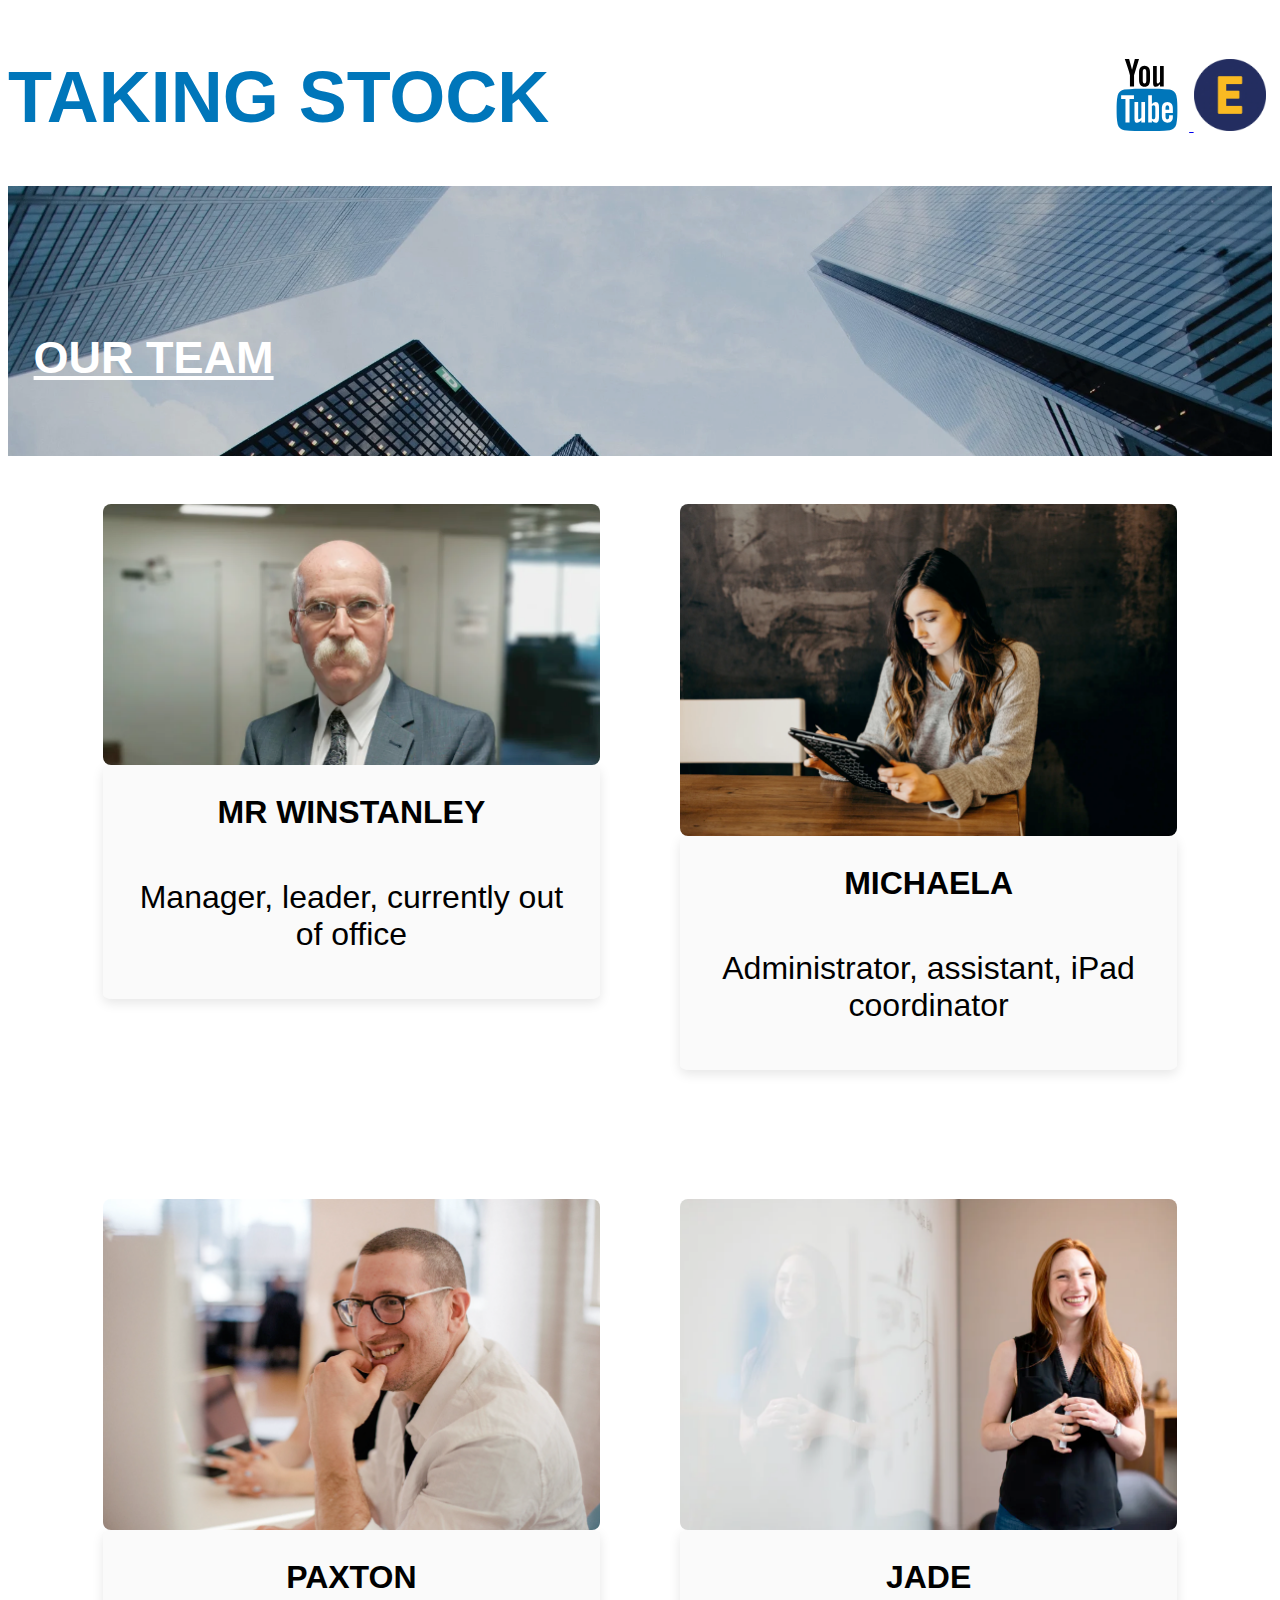
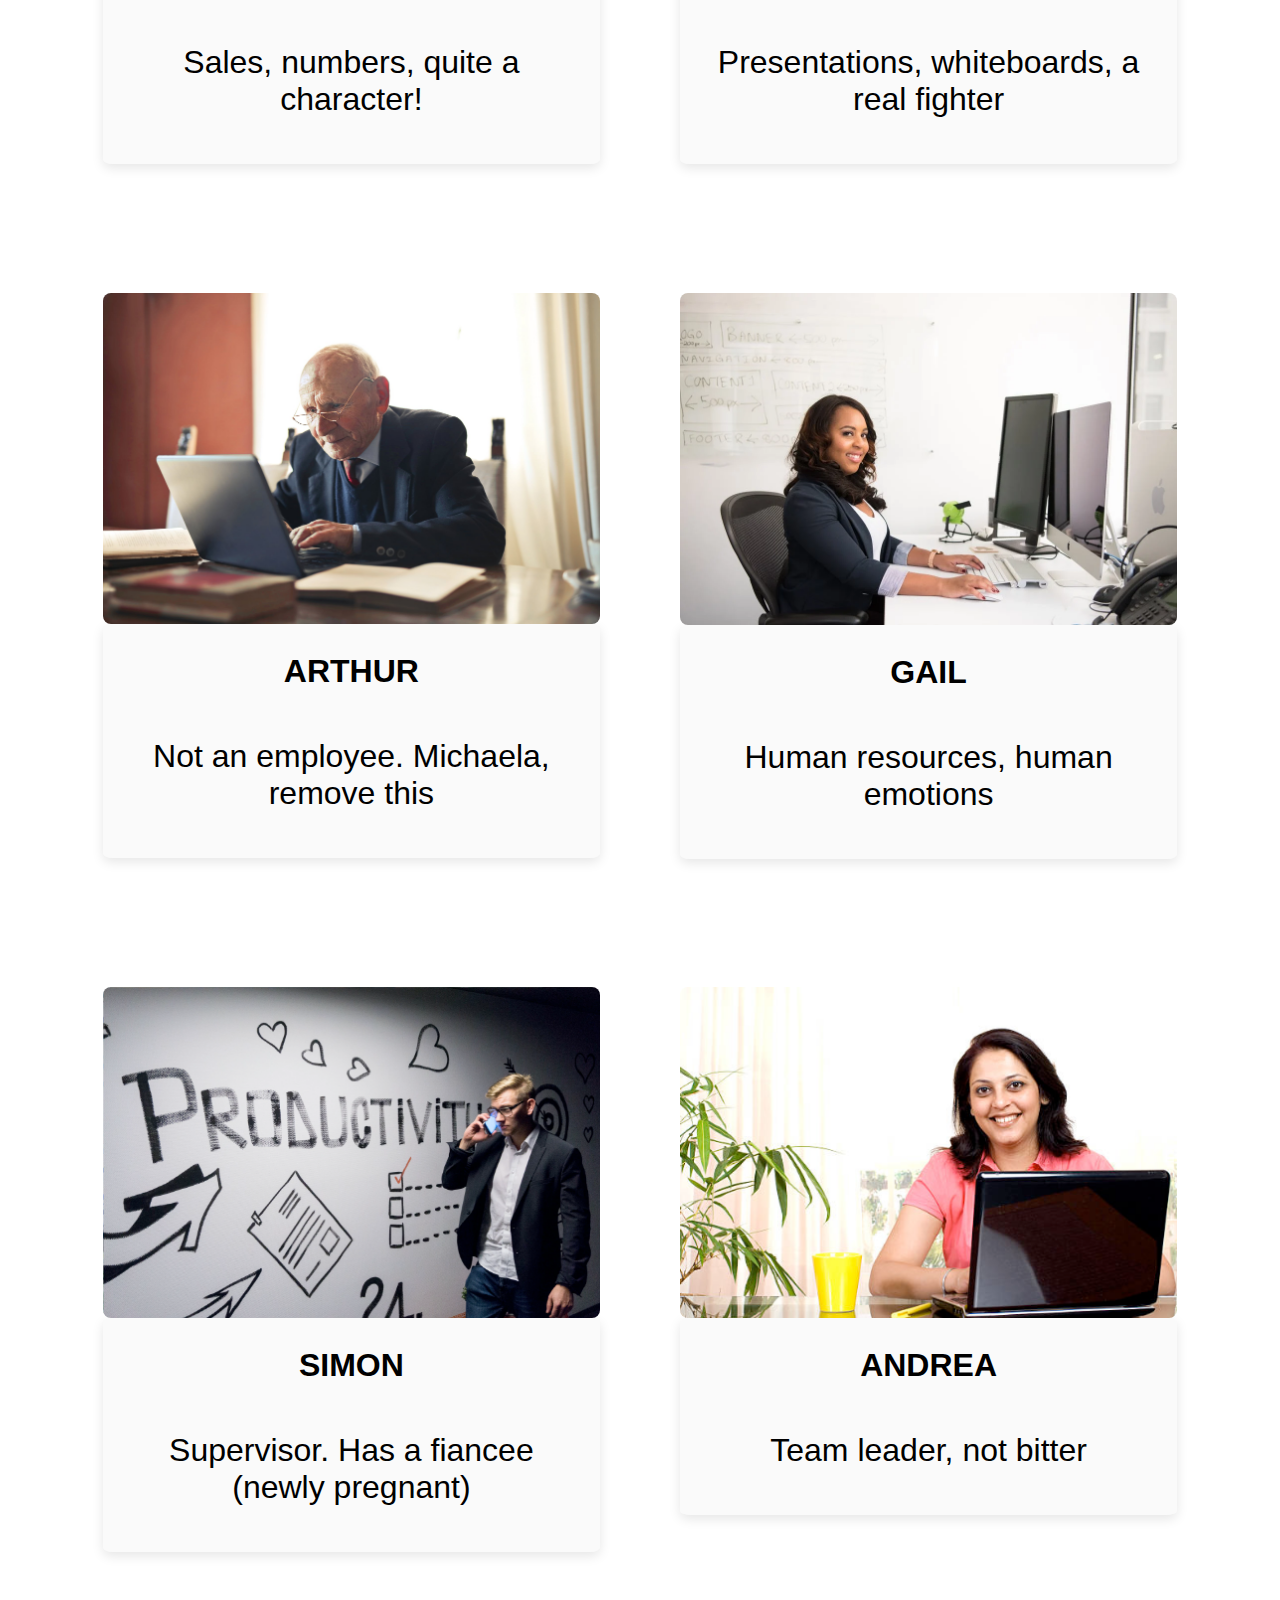
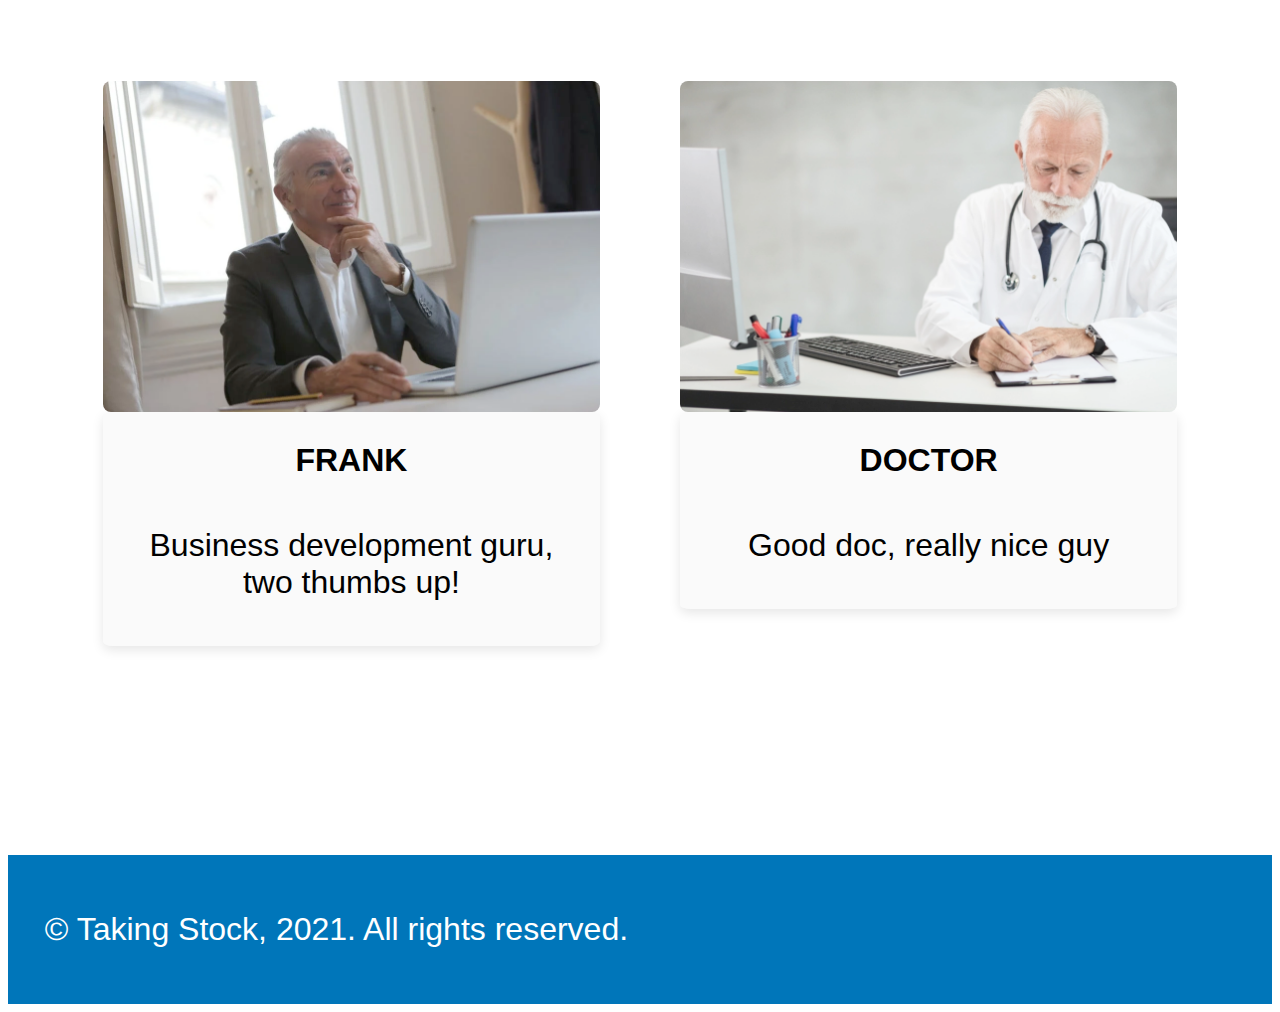
==== takingstock.html @ 8b4771cb "fixing issue with simon video link" ====
<!DOCTYPE html>
<html>
  <head>
    <meta charset="utf-8" />
    <meta name="viewport" content="width=device-width, initial-scale=1" />
    <html lang="en"></html>
    <meta name="description" content="the homepage for TAKING STOCk" />
    <link rel="stylesheet" href="./styles/taking_stock.css" />
    <link
      rel="apple-touch-icon"
      sizes="180x180"
      href="/TS_apple-touch-icon.png"
    />
    <link
      rel="icon"
      type="image/png"
      sizes="32x32"
      href="/TS_favicon-32x32.png"
    />
    <link
      rel="icon"
      type="image/png"
      sizes="16x16"
      href="/TS_favicon-16x16.png"
    />
    <link rel="manifest" href="/site.webmanifest" />
    <title>TAKING STOCK</title>
  </head>
  <body>
    <header class="taking_stock_header">
      <h1>TAKING STOCK</h1>
      <div class="icon">
        <a
        href="https://www.youtube.com/playlist?list=PL1a4hwPuRe1Cz_fe6RdT8VwDVOaahxi-F"
        aria-label="YouTube"
        >
        <img src="./images/youtube.svg" />
        <a
          href="https://www.encouragingproductions.com/"
          aria-label="encouragingproductions.com"
          ><img src="./images/logo.png"
        /></a>
      </div>
    </header>

    <div class="taking_stock_container">
      <div class="hero">
        <h2>OUR TEAM</h2>
      </div>
      <div class="img_gallery">
      <div class="image-wrapper">
        <div class="img_tile">
          <a href="https://www.youtube.com/watch?v=Dy2SyTMfmQM">
          <div class="img_overlay"></div>
          <img class="resize"
            src="./images/image5.png"
            alt="an elderly man in a suit looking into the camera"
          />
          </a>
          <div class="caption">
            <p class="bold">MR WINSTANLEY</p>
            <p>Manager, leader, currently out of office</p>
          </div>
        </div>
        </div>
        <div class="image-wrapper">
        <div class="img_tile">
          <a href="https://www.youtube.com/watch?v=UoRWgyTJ9kU">
          <div class="img_overlay"></div>
          <img
            src="./images/image2.png"
            alt="a young woman sitting at a desk looking at an iPad"
          />
        </a>
          <div class="caption">
            <p class="bold">MICHAELA</p>
            <p>Administrator, assistant, iPad coordinator</p>
          </div>
        </div>
        </div>
        <div class="image-wrapper">
        <div class="img_tile">
          <div class="img_overlay"></div>
          <img
            src="./images/image12.png"
            alt="a young man sitting in front of a computer and smiling"
          />
          <div class="caption">
            <p class="bold">PAXTON</p>
            <p>Sales, numbers, quite a character!</p>
          </div>
        </div>
        </div>
        <div class="image-wrapper">
        <div class="img_tile">
          <a href="https://www.youtube.com/watch?v=f44YFPjaoVc">
          <div class="img_overlay"></div>
          <img
            src="./images/image7.png"
            alt="a young woman stands smiling in front of a whiteboard"
          />
          </a>
          <div class="caption">
            <p class="bold">JADE</p>
            <p>Presentations, whiteboards, a real fighter</p>
          </div>
        </div>
      </div>
      <div class="image-wrapper">
        <div class="img_tile">
          <a href="https://www.youtube.com/watch?v=Sv9AM3f8eh4">
          <div class="img_overlay"></div>
          <img
            src="./images/image10.png"
            alt="an old man in a suit using a laptop"
          />
          </a>
          <div class="caption">
            <p class="bold">ARTHUR</p>
            <p>Not an employee. Michaela, remove this</p>
          </div>
        </div>
      </div>
      <div class="image-wrapper">
        <div class="img_tile">
          <a href="https://www.youtube.com/watch?v=SL0WNQmeYRU"></a>
          <div class="img_overlay"></div>
          <img
            src="./images/image1.png"
            alt="a woman sitting at a computer smiling at the camera"
          />
          <div class="caption">
            <p class="bold">GAIL</p>
            <p>Human resources, human emotions</p>
          </div>
        </div>
        </div>
        <div class="image-wrapper">
          <div class="img_tile">
            <a href="https://www.youtube.com/watch?v=gJFBggovrgQ"></a>
            <div class="img_overlay"></div>
            <img
              src="./images/image6.png"
              alt=""
            />
          <div class="caption">
            <p class="bold">SIMON</p>
            <p>Supervisor. Has a fiancee (newly pregnant)</p>
          </div>
        </div>
        </div>
        <div class="image-wrapper">
        <div class="img_tile">
          <a href="https://www.youtube.com/watch?v=IFDe581_Rhk">
           <div class="img_overlay"></div>
          <img
            src="./images/image8.png"
            alt="a woman using a laptop and smiling"
          />
        </a>
          <div class="caption">
            <p class="bold">ANDREA</p>
            <p>Team leader, not bitter</p>
          </div>
        </div>
        </div>
        <div class="image-wrapper">
        <div class="img_tile">
          <a href="https://www.youtube.com/watch?v=G9iFm9pAHYk">
          <div class="img_overlay"></div>
          <img
            src="./images/image11.png"
            alt="a middle aged man using a laptop and stroking his chin"
          />
          </a>
          <div class="caption">
            <p class="bold">FRANK</p>
            <p>Business development guru, two thumbs up!</p>
          </div>
        </div>
        </div>
        <div class="image-wrapper">
        <div class="img_tile">
          <a href="https://www.youtube.com/watch?v=NX61XLNJTvQ">
          <div class="img_overlay"></div>
          <img
            src="./images/image4.png"
            alt="a doctor writing in a prescription pad"
          />
        </a>
          <div class="caption">
            <p class="bold">DOCTOR</p>
            <p>Good doc, really nice guy</p>
          </div>
        </div>
      </div>
    </div>
    <footer>
      <p>&#169; Taking Stock, 2021. All rights reserved.</p>
    </footer>
  </body>
</html>
---- styles/taking_stock.css ----
@font-face {
  font-family: 'Poplar Std';
  src: url('PoplarStd.woff2') format('woff2'),
    url('PoplarStd.woff') format('woff');
  font-weight: 900;
  font-style: normal;
  font-display: swap;
}

@import url('https://fonts.googleapis.com/css2?family=Inter:wght@400;700&display=swap');

html {
  margin: 0 auto;
  max-width: 2000px;
  font-family: 'Inter', sans-serif;
}

.taking_stock_header {
  color: #0076ba;
  font-family: 'PoplarStd', 'Inter', sans-serif;
  display: flex;
  justify-content: space-between;
  align-items: center;
}

.taking_stock_header h1 {
  font-size: 8vh;
}

.icon img {
  height: 8vh;
  margin-right: 0.5vw;
  cursor: pointer;
}

.hero {
  width: 100%;
  position: relative;
  height: 30vh;
}

.hero::before {
  content: '';
  position: absolute;
  top: 0;
  left: 0;
  background-image: url('/images/hero_adobespark.webp');
  height: 100%;
  width: 100%;
  background-size: cover;
  filter: brightness(80%);
}

h2 {
  position: absolute;
  font-size: 5vh;
  top: 40%;
  left: 2vw;
  color: white;
  text-decoration: underline;
}

.img_gallery {
  width: 85%;
  margin: 0 auto;
  margin-top: 3rem;
}

.img_tile {
  position: relative;
  margin-bottom: 3rem;
}

.img_tile img {
  display: block;
  border-radius: 0.5rem;
  height: 100%;
  width: 100%;
}

.img_overlay {
  background: rgba(0, 0, 0, 0.7);
  position: absolute;
  height: 100%;
  width: 100%;
  left: 0;
  top: 0;
  bottom: 0;
  right: 0;
  opacity: 0;
  transition: all 0.4s ease-in-out 0s;
  cursor: pointer;
}

.img_overlay:hover {
  opacity: 0.8;
}

.caption {
  box-shadow: rgba(0, 0, 0, 0.1) 0px 4px 12px;
  padding: 1.5vh;
  border-radius: 2%;
  background-color: rgba(245, 245, 245, 0.5);
}

.caption p {
  font-size: 2rem;
  text-align: center;
  margin-top: 1rem;
  margin-bottom: 0;
  padding-left: 1rem;
  padding-right: 1rem;
  padding-bottom: 2rem;
}
.bold {
  font-weight: 900;
}
footer {
  background-color: #0076ba;
  color: white;
  font-size: 1rem;
  padding: 1.5rem;
}

footer p {
  margin-left: 1vw;
  font-size: 2rem;
}

@media only screen and (max-width: 600px) {
  .img_gallery {
    display: flex;
    flex-direction: column;
    width: 90%;
  }

  .img_overlay:hover {
    opacity: 0;
  }
  .caption p {
    font-size: 1rem;
    padding: 0.3rem;
    margin: 0.3rem;
  }
  footer p {
    font-size: 1rem;
  }
}

@media only screen and (min-width: 900px) {
  .img_gallery {
    display: grid;
    grid-template-columns: repeat(2, 1fr);
    grid-template-rows: repeat(5, 1fr);
    grid-row-gap: 5rem;
    grid-column-gap: 5rem;
    margin-bottom: 10rem;
  }
}
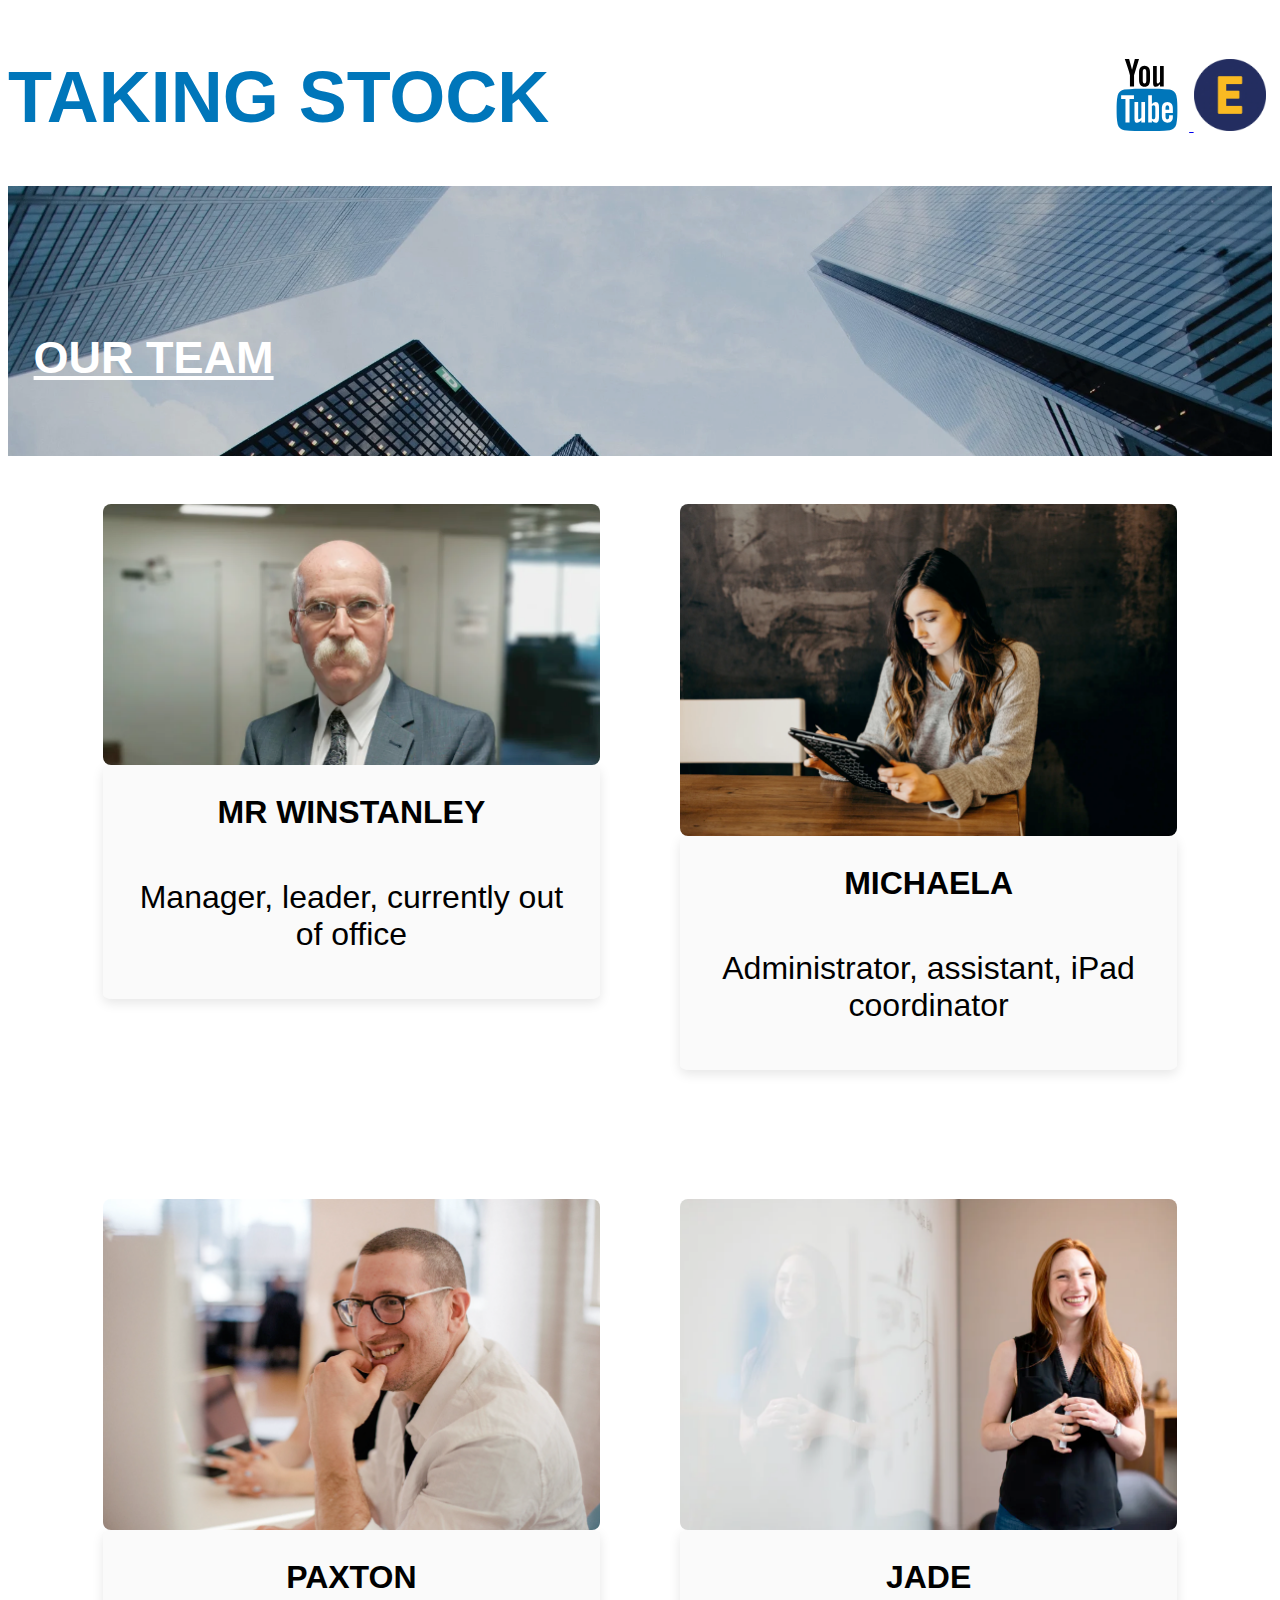
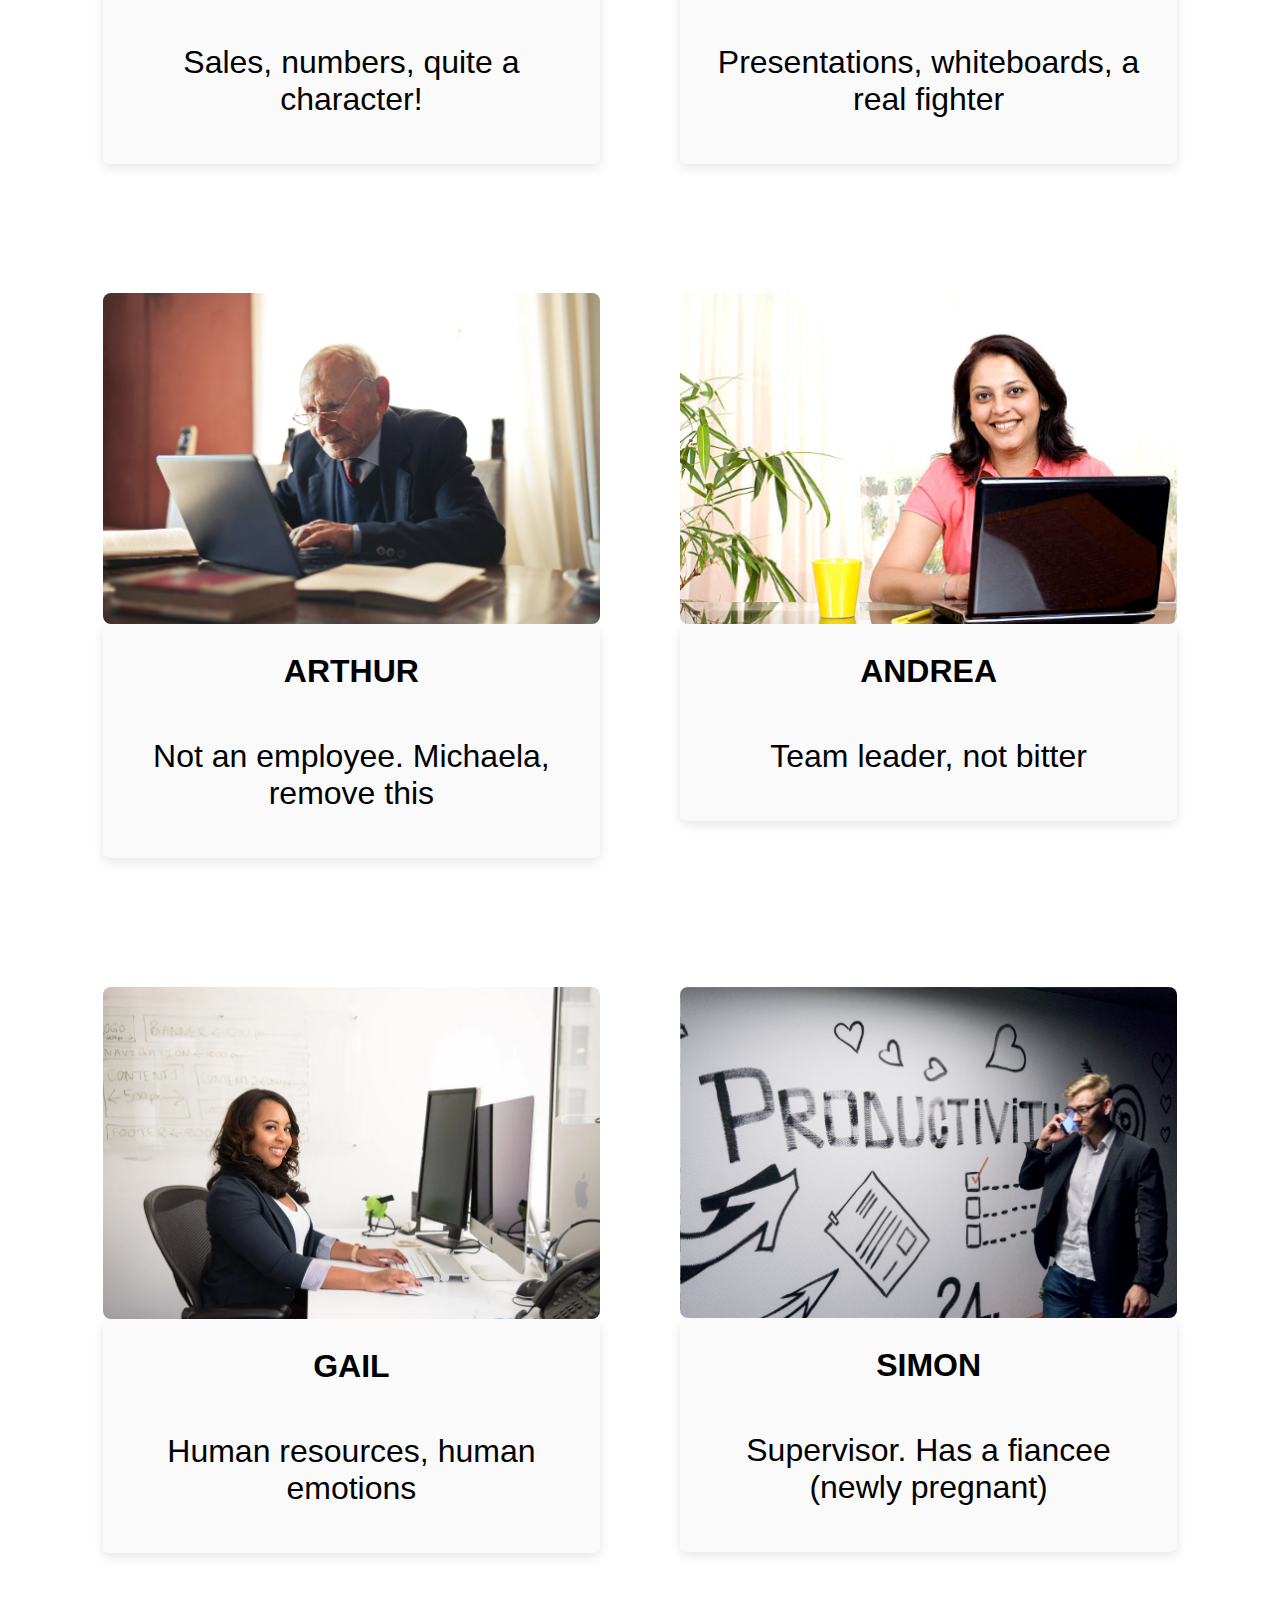
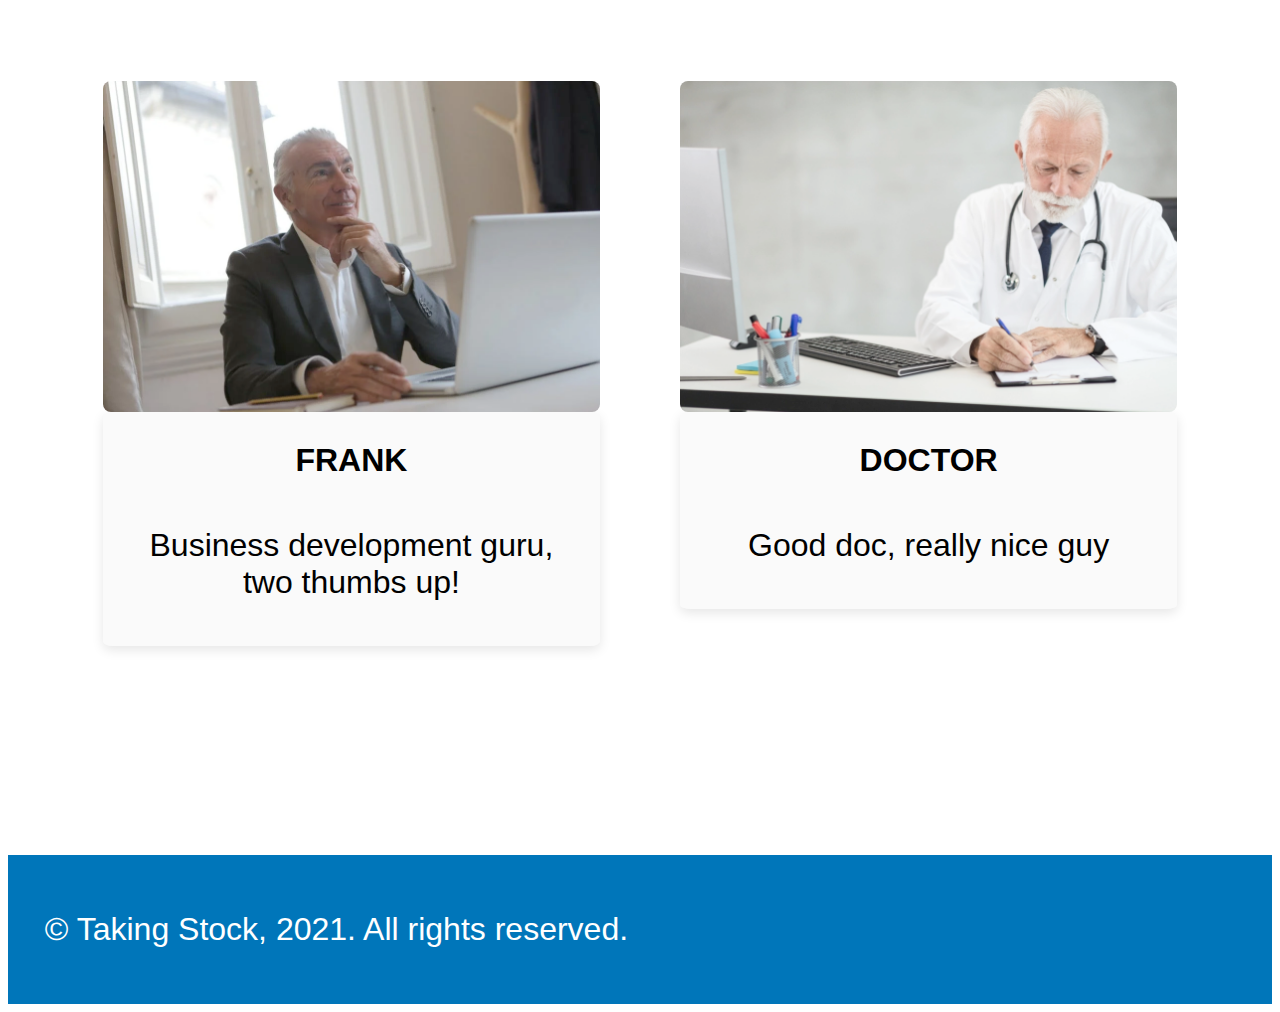
==== commit 06e65476: "adding taking stock link;" ====
--- a/takingstock.html
+++ b/takingstock.html
@@ -121,47 +121,49 @@
           </div>
         </div>
       </div>
-      <div class="image-wrapper">
-        <div class="img_tile">
-          <a href="https://www.youtube.com/watch?v=SL0WNQmeYRU"></a>
-          <div class="img_overlay"></div>
-          <img
-            src="./images/image1.png"
-            alt="a woman sitting at a computer smiling at the camera"
-          />
-          <div class="caption">
-            <p class="bold">GAIL</p>
-            <p>Human resources, human emotions</p>
-          </div>
-        </div>
-        </div>
         <div class="image-wrapper">
           <div class="img_tile">
-            <a href="https://www.youtube.com/watch?v=gJFBggovrgQ"></a>
-            <div class="img_overlay"></div>
+            <a href="https://www.youtube.com/watch?v=IFDe581_Rhk">
+             <div class="img_overlay"></div>
             <img
-              src="./images/image6.png"
-              alt=""
+              src="./images/image8.png"
+              alt="a woman using a laptop and smiling"
             />
-          <div class="caption">
-            <p class="bold">SIMON</p>
-            <p>Supervisor. Has a fiancee (newly pregnant)</p>
-          </div>
-        </div>
-        </div>
-        <div class="image-wrapper">
-        <div class="img_tile">
-          <a href="https://www.youtube.com/watch?v=IFDe581_Rhk">
+          </a>
+            <div class="caption">
+              <p class="bold">ANDREA</p>
+              <p>Team leader, not bitter</p>
+            </div>
+          </div>
+          </div>
+          <div class="image-wrapper">
+            <div class="img_tile">
+              <a href="https://www.youtube.com/watch?v=SL0WNQmeYRU">
+               <div class="img_overlay"></div>
+              <img
+                src="./images/image1.png"
+                alt=""
+              />
+            </a>
+            <div class="caption">
+              <p class="bold">GAIL</p>
+              <p>Human resources, human emotions</p>
+            </div>
+            </div>
+            </div>
+        <div class="image-wrapper">
+        <div class="img_tile">
+          <a href="https://www.youtube.com/watch?v=gJFBggovrgQ">
            <div class="img_overlay"></div>
           <img
-            src="./images/image8.png"
-            alt="a woman using a laptop and smiling"
+            src="./images/image6.png"
+            alt=""
           />
         </a>
-          <div class="caption">
-            <p class="bold">ANDREA</p>
-            <p>Team leader, not bitter</p>
-          </div>
+        <div class="caption">
+          <p class="bold">SIMON</p>
+          <p>Supervisor. Has a fiancee (newly pregnant)</p>
+        </div>
         </div>
         </div>
         <div class="image-wrapper">
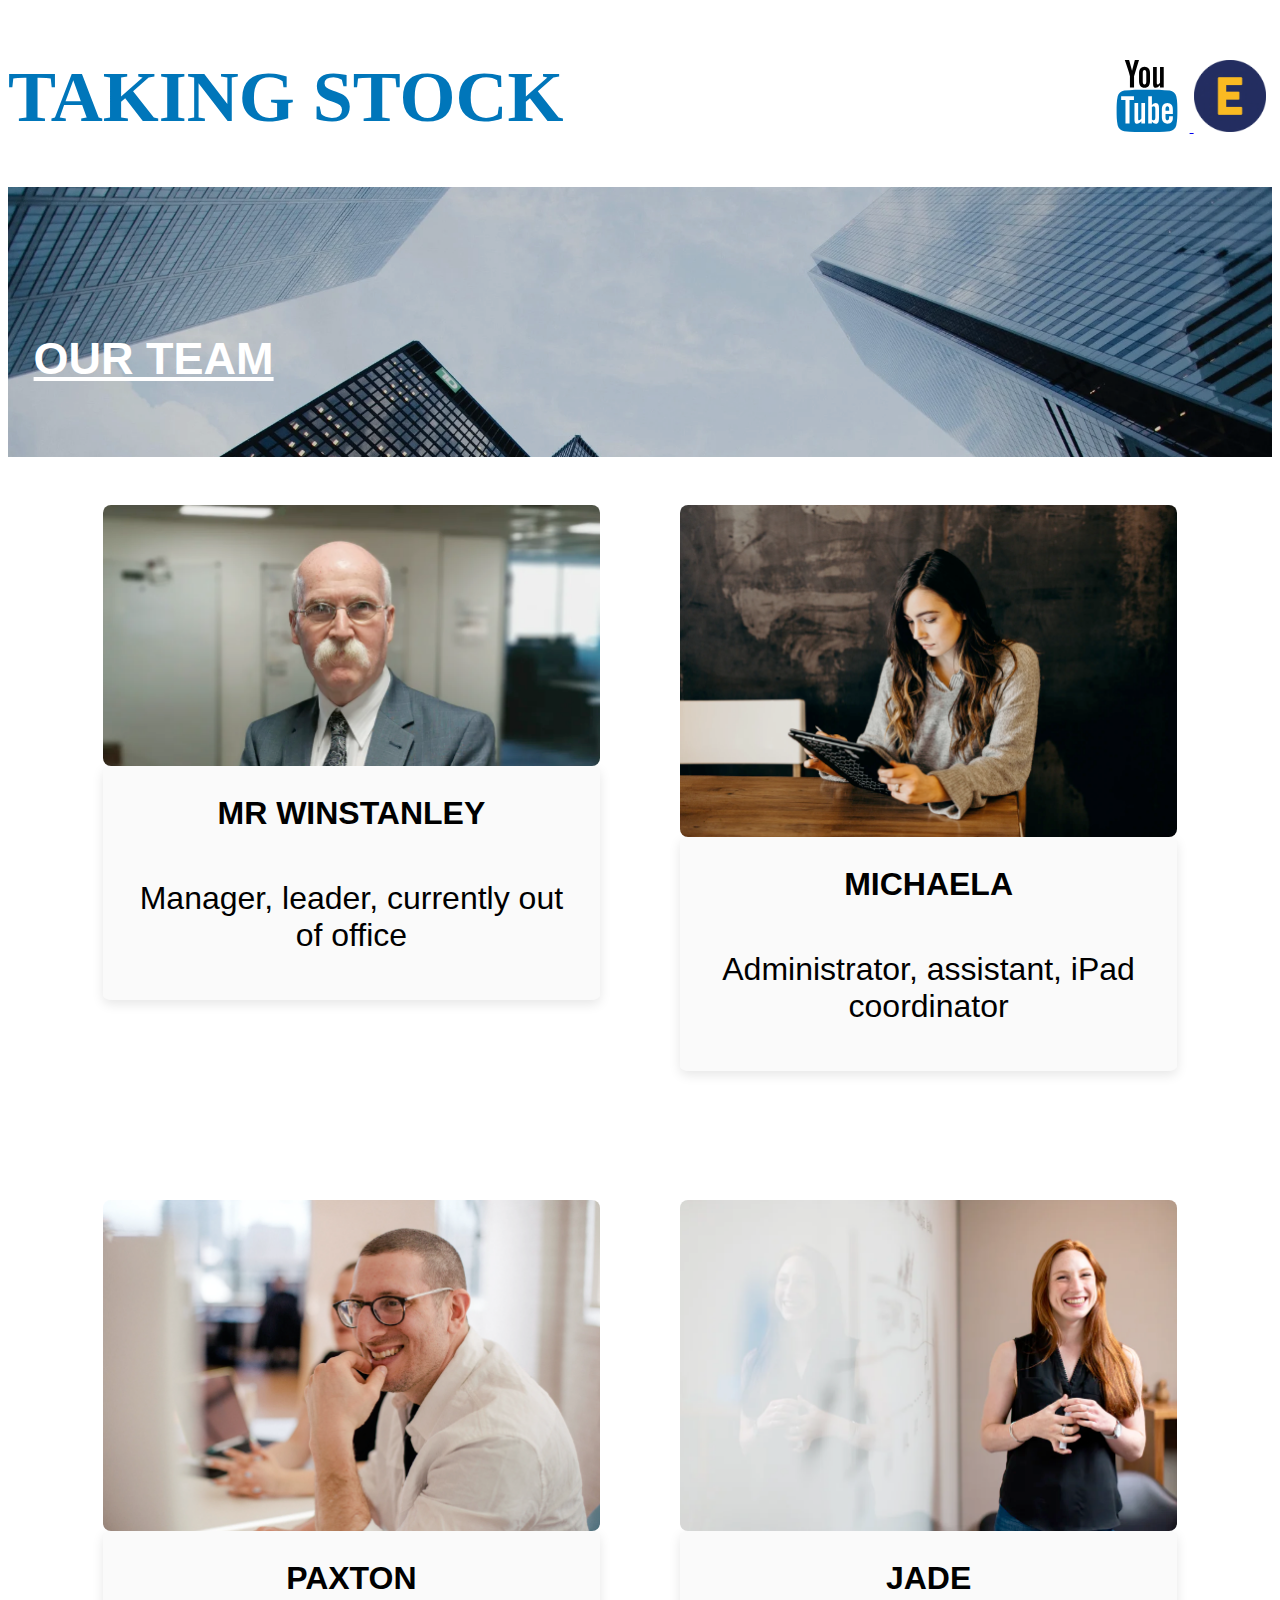
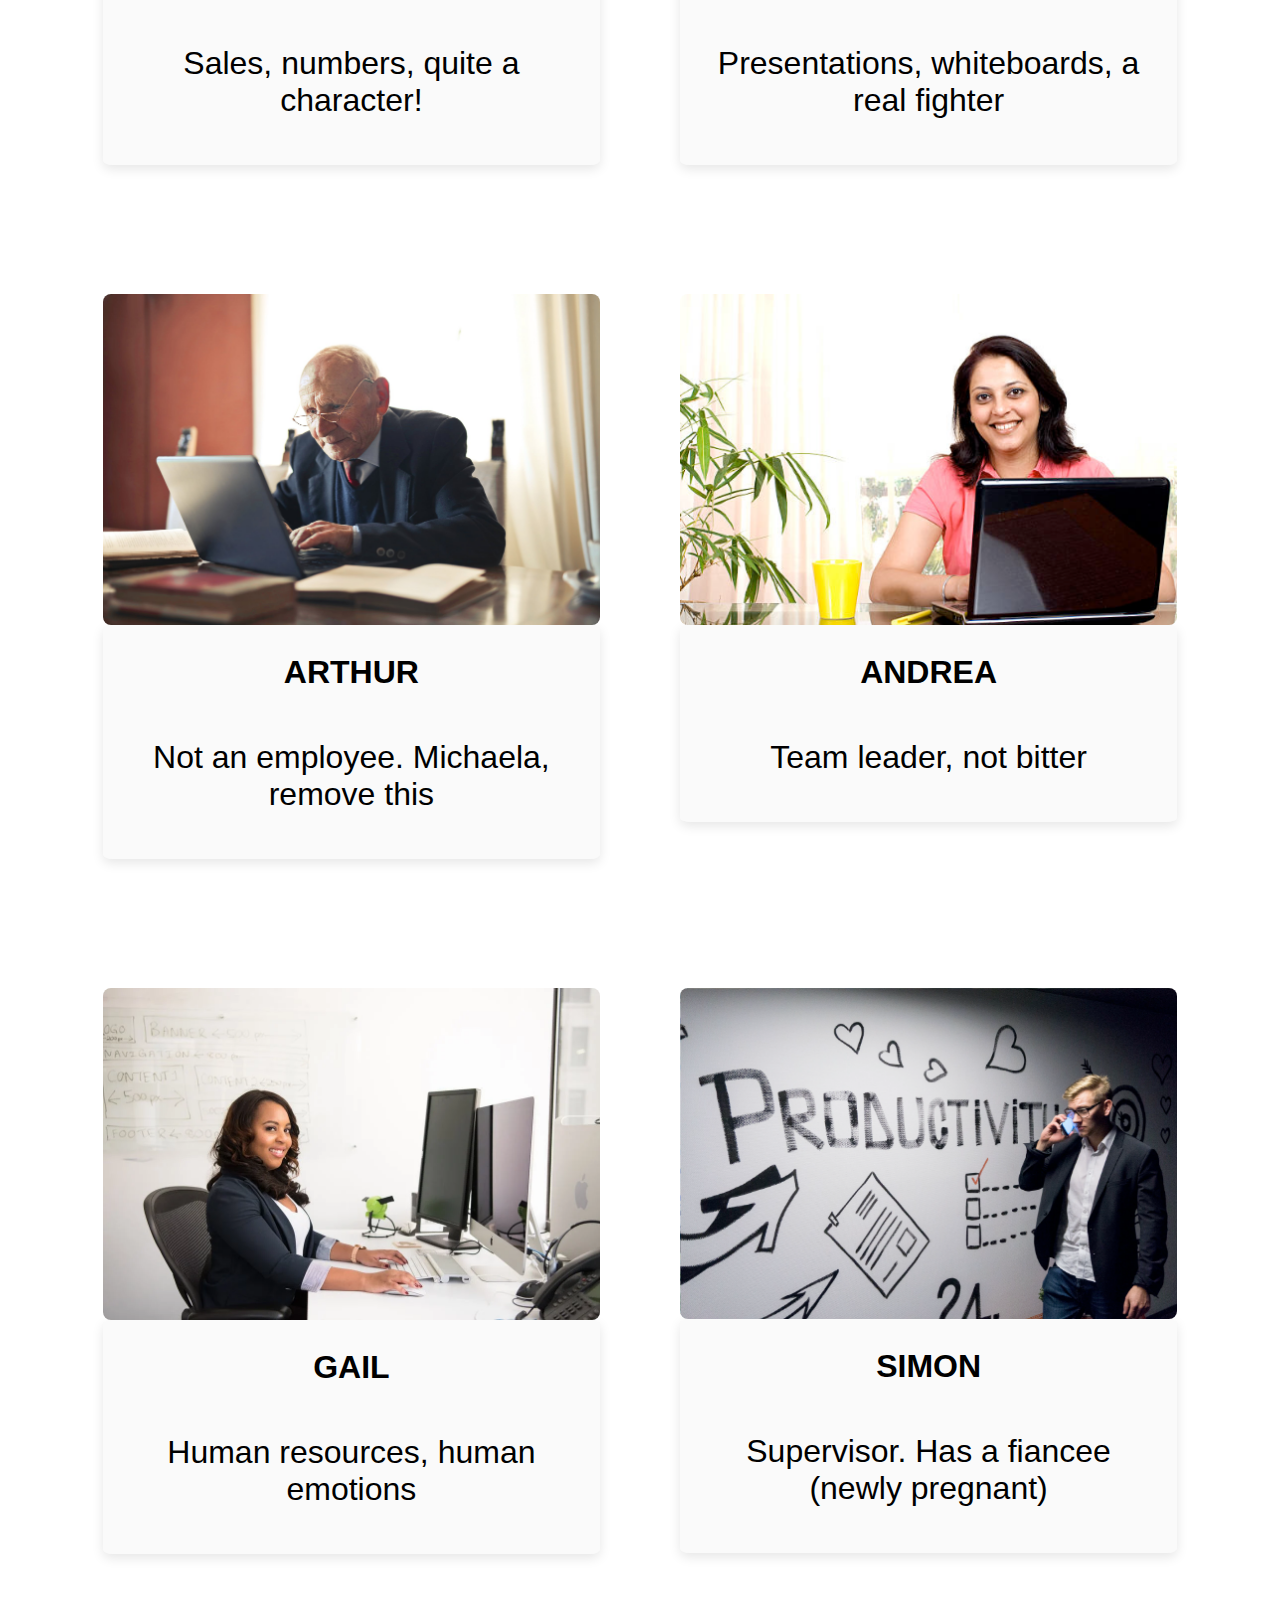
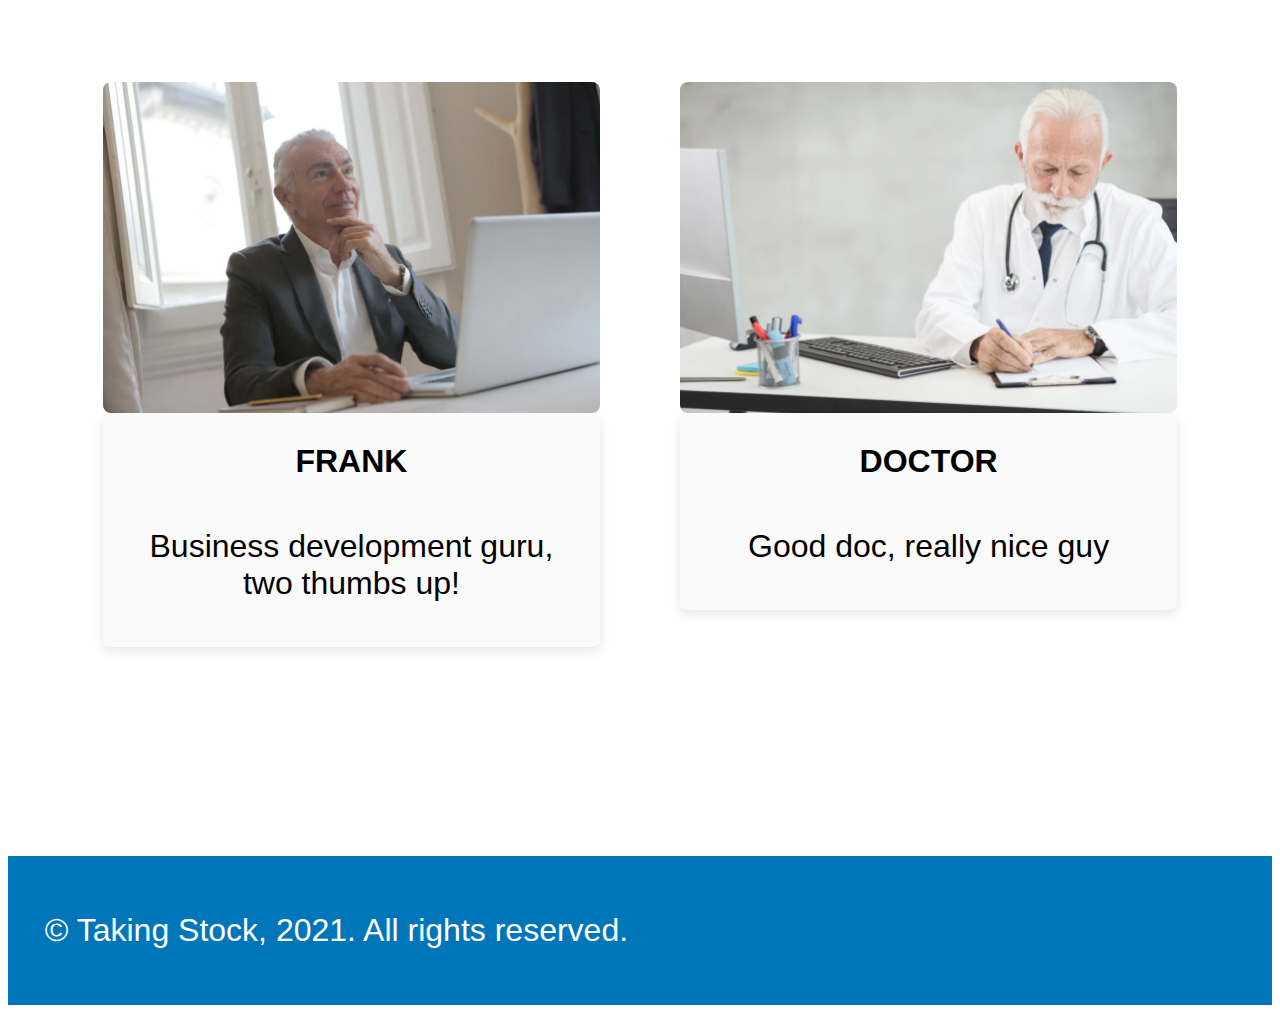
==== commit 0680f72a: "removing old pre-load font link" ====
--- a/takingstock.html
+++ b/takingstock.html
@@ -24,6 +24,7 @@
       href="/TS_favicon-16x16.png"
     />
     <link rel="manifest" href="/site.webmanifest" />
+  
     <title>TAKING STOCK</title>
   </head>
   <body>
--- a/styles/taking_stock.css
+++ b/styles/taking_stock.css
@@ -1,12 +1,14 @@
 @font-face {
-  font-family: 'Poplar Std';
-  src: url('PoplarStd.woff2') format('woff2'),
-    url('PoplarStd.woff') format('woff');
-  font-weight: 900;
+  font-family: 'Poplar-Std-Black';
+  src: url('Poplar-Std-Black.woff') format('woff'),
+    url('Poplar-Std-Black.woff2') format('woff2'), url('Poplar-Std-Black.eot'),
+    url('Poplar-Std-Black.eot?#iefix') format('embedded-opentype'),
+    url('Poplar-Std-Black.ttf') format('truetype');
+
+  font-weight: normal;
   font-style: normal;
   font-display: swap;
 }
-
 @import url('https://fonts.googleapis.com/css2?family=Inter:wght@400;700&display=swap');
 
 html {
@@ -17,7 +19,7 @@
 
 .taking_stock_header {
   color: #0076ba;
-  font-family: 'PoplarStd', 'Inter', sans-serif;
+  font-family: 'Poplar-Std-Black';
   display: flex;
   justify-content: space-between;
   align-items: center;
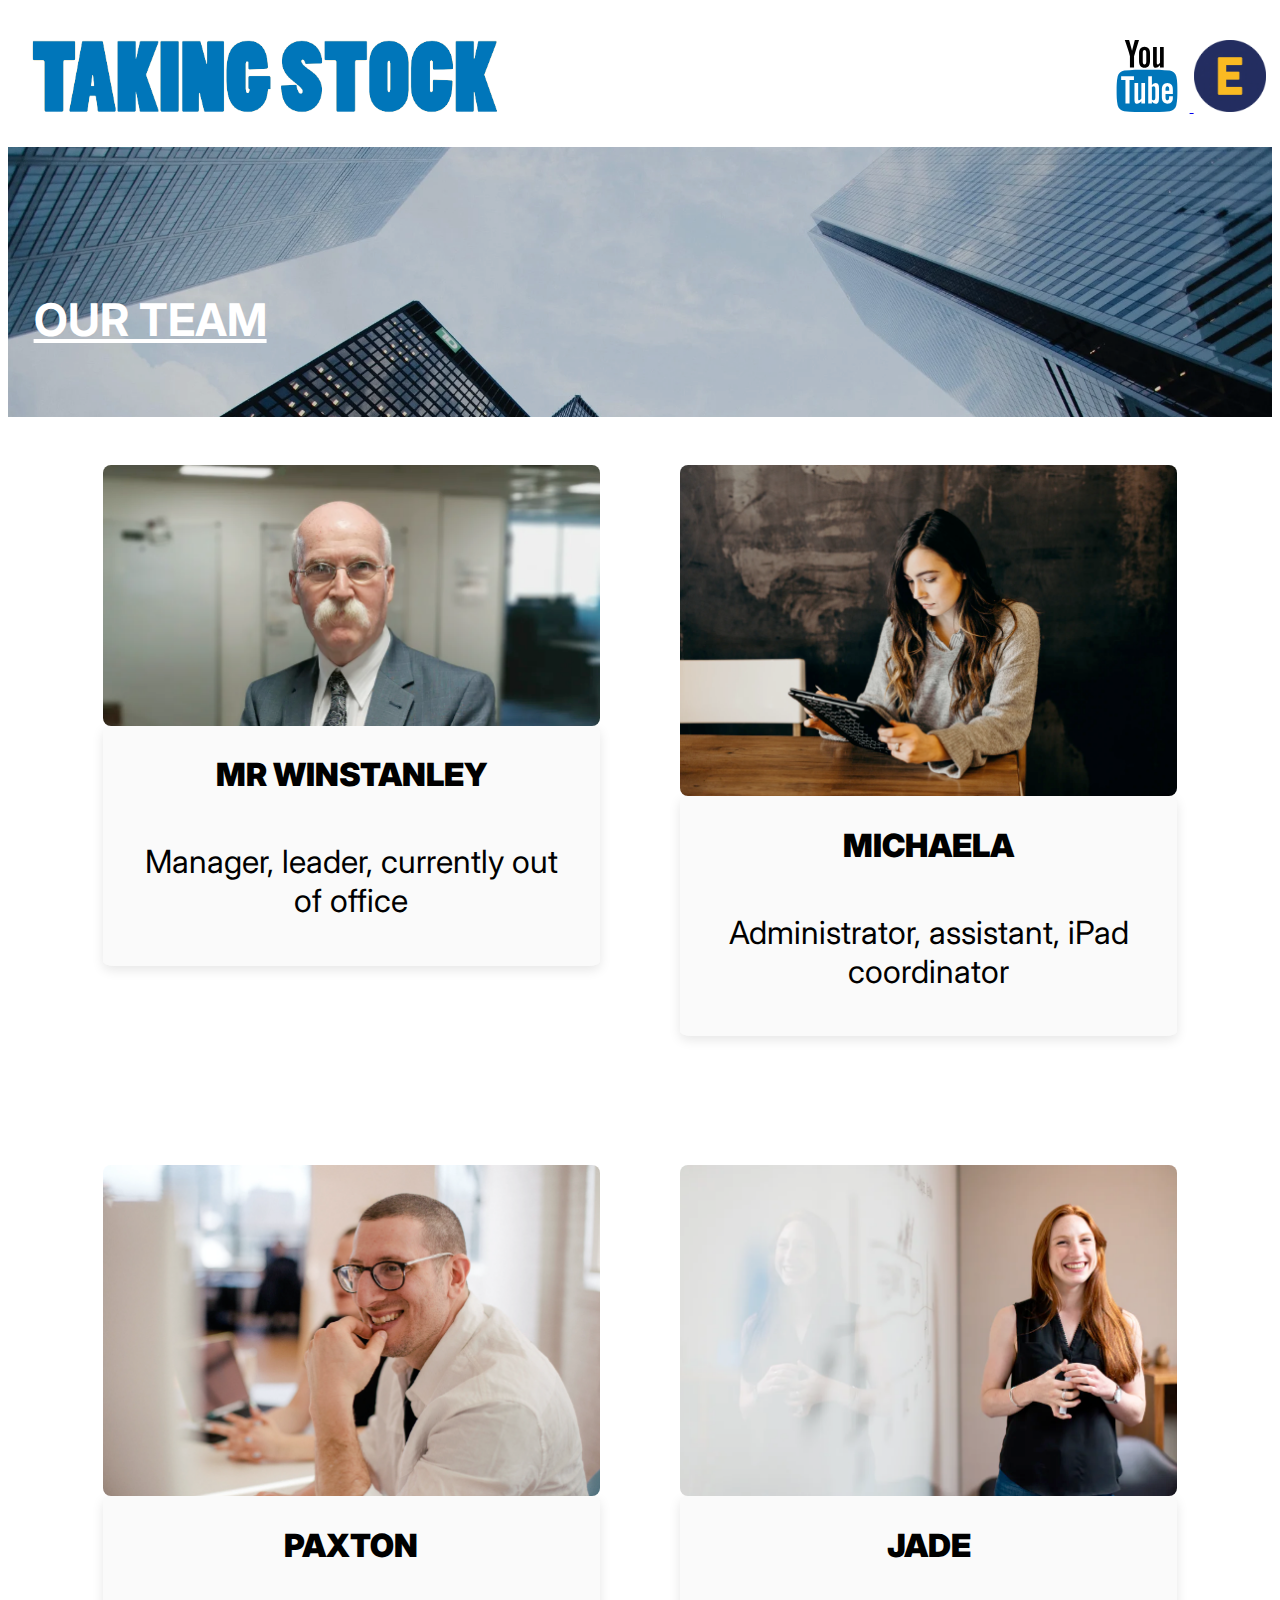
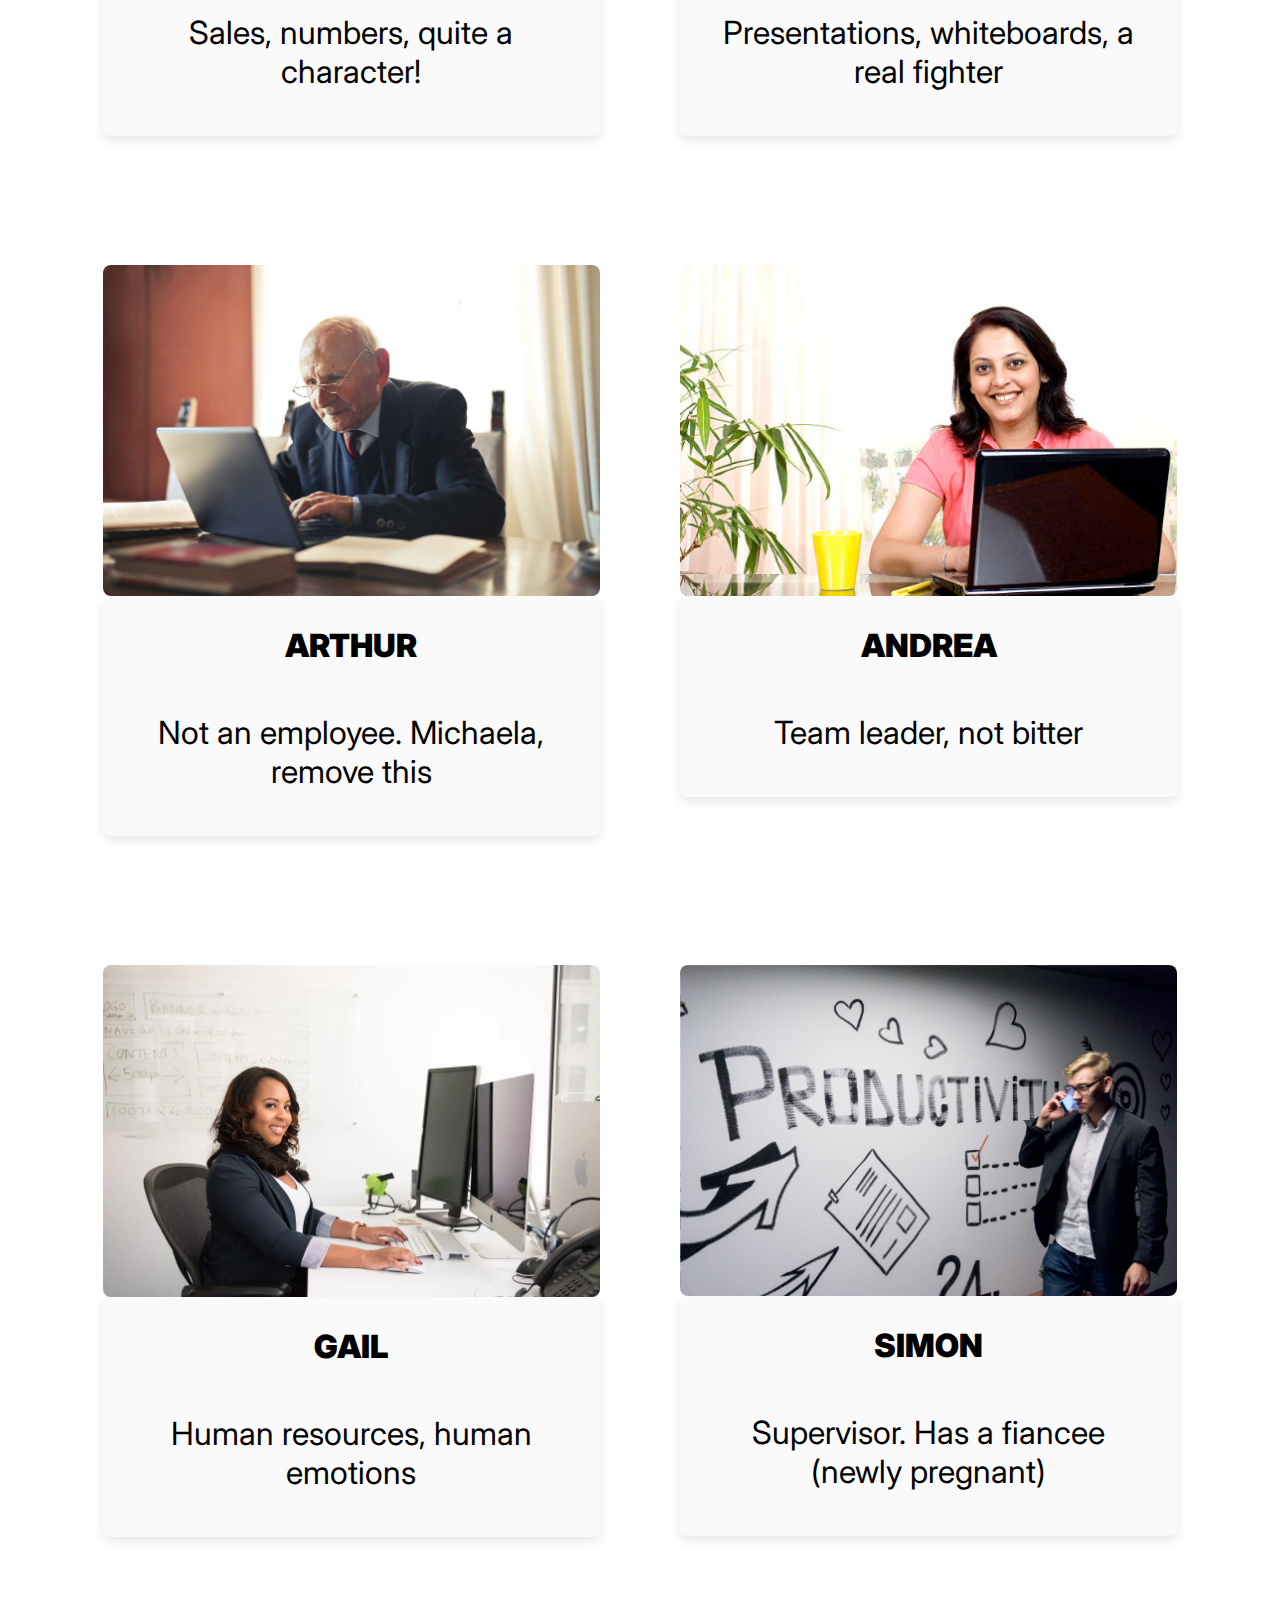
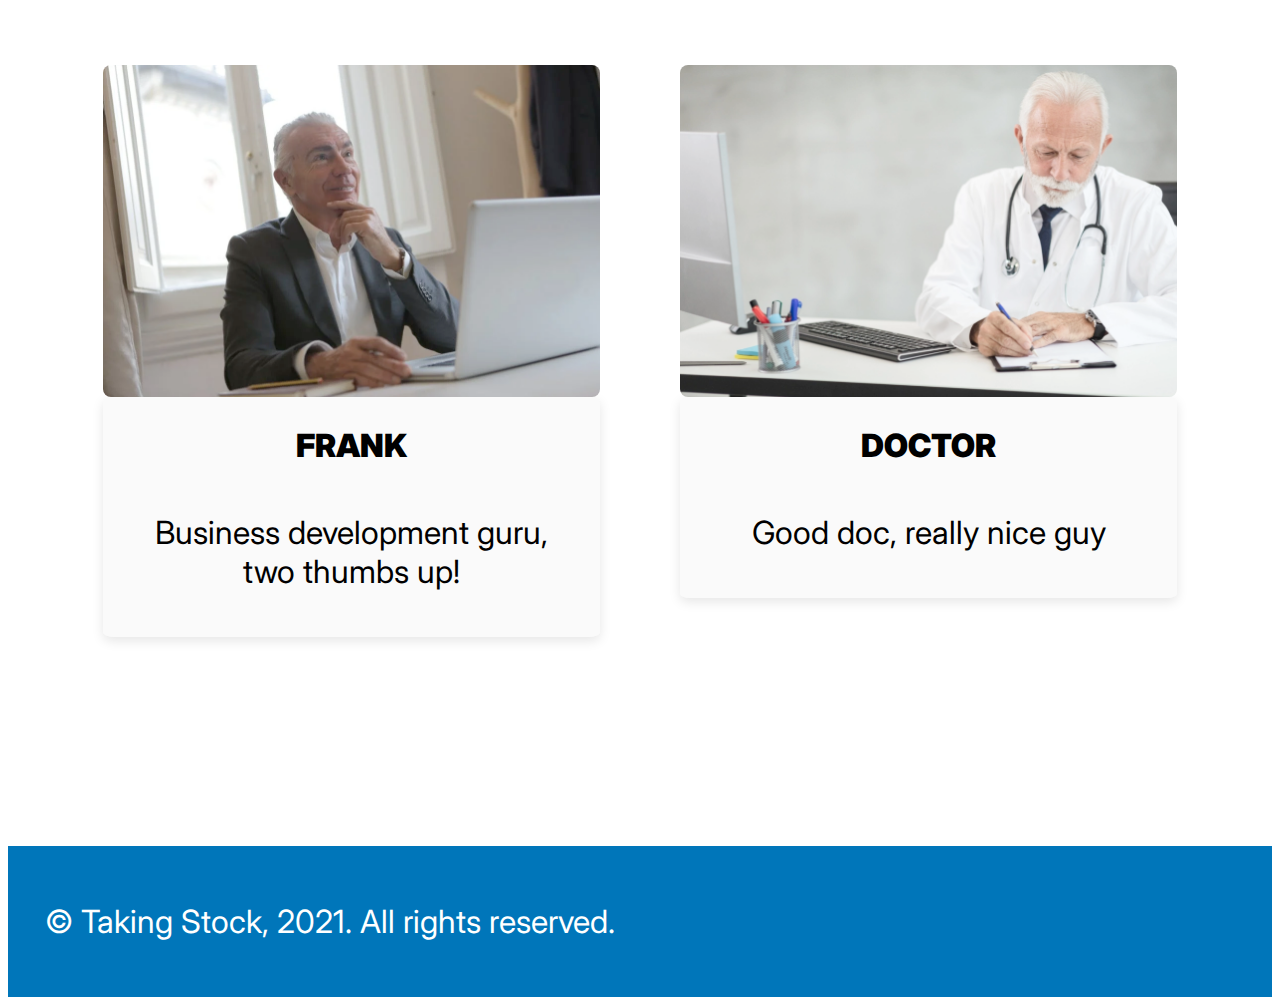
==== commit b50964ad: "replacing text logo with image for taking stock page" ====
--- a/takingstock.html
+++ b/takingstock.html
@@ -29,7 +29,9 @@
   </head>
   <body>
     <header class="taking_stock_header">
-      <h1>TAKING STOCK</h1>
+      <a href="https://www.encouragingproductions.com/takingstock"
+      ><img class="ts-logo" src="./TakingStock.png" alt="Taking Stock"
+    /></a>
       <div class="icon">
         <a
         href="https://www.youtube.com/playlist?list=PL1a4hwPuRe1Cz_fe6RdT8VwDVOaahxi-F"
--- a/styles/taking_stock.css
+++ b/styles/taking_stock.css
@@ -1,14 +1,3 @@
-@font-face {
-  font-family: 'Poplar-Std-Black';
-  src: url('Poplar-Std-Black.woff') format('woff'),
-    url('Poplar-Std-Black.woff2') format('woff2'), url('Poplar-Std-Black.eot'),
-    url('Poplar-Std-Black.eot?#iefix') format('embedded-opentype'),
-    url('Poplar-Std-Black.ttf') format('truetype');
-
-  font-weight: normal;
-  font-style: normal;
-  font-display: swap;
-}
 @import url('https://fonts.googleapis.com/css2?family=Inter:wght@400;700&display=swap');
 
 html {
@@ -19,19 +8,21 @@
 
 .taking_stock_header {
   color: #0076ba;
-  font-family: 'Poplar-Std-Black';
+  font-family: 'PoplarStd-Black', 'Inter', sans-serif;
   display: flex;
   justify-content: space-between;
   align-items: center;
 }
 
-.taking_stock_header h1 {
-  font-size: 8vh;
+.taking_stock_header img {
+  height: 15vh;
+  margin-left: -2rem;
 }
 
 .icon img {
   height: 8vh;
   margin-right: 0.5vw;
+  margin-left: auto;
   cursor: pointer;
 }
 
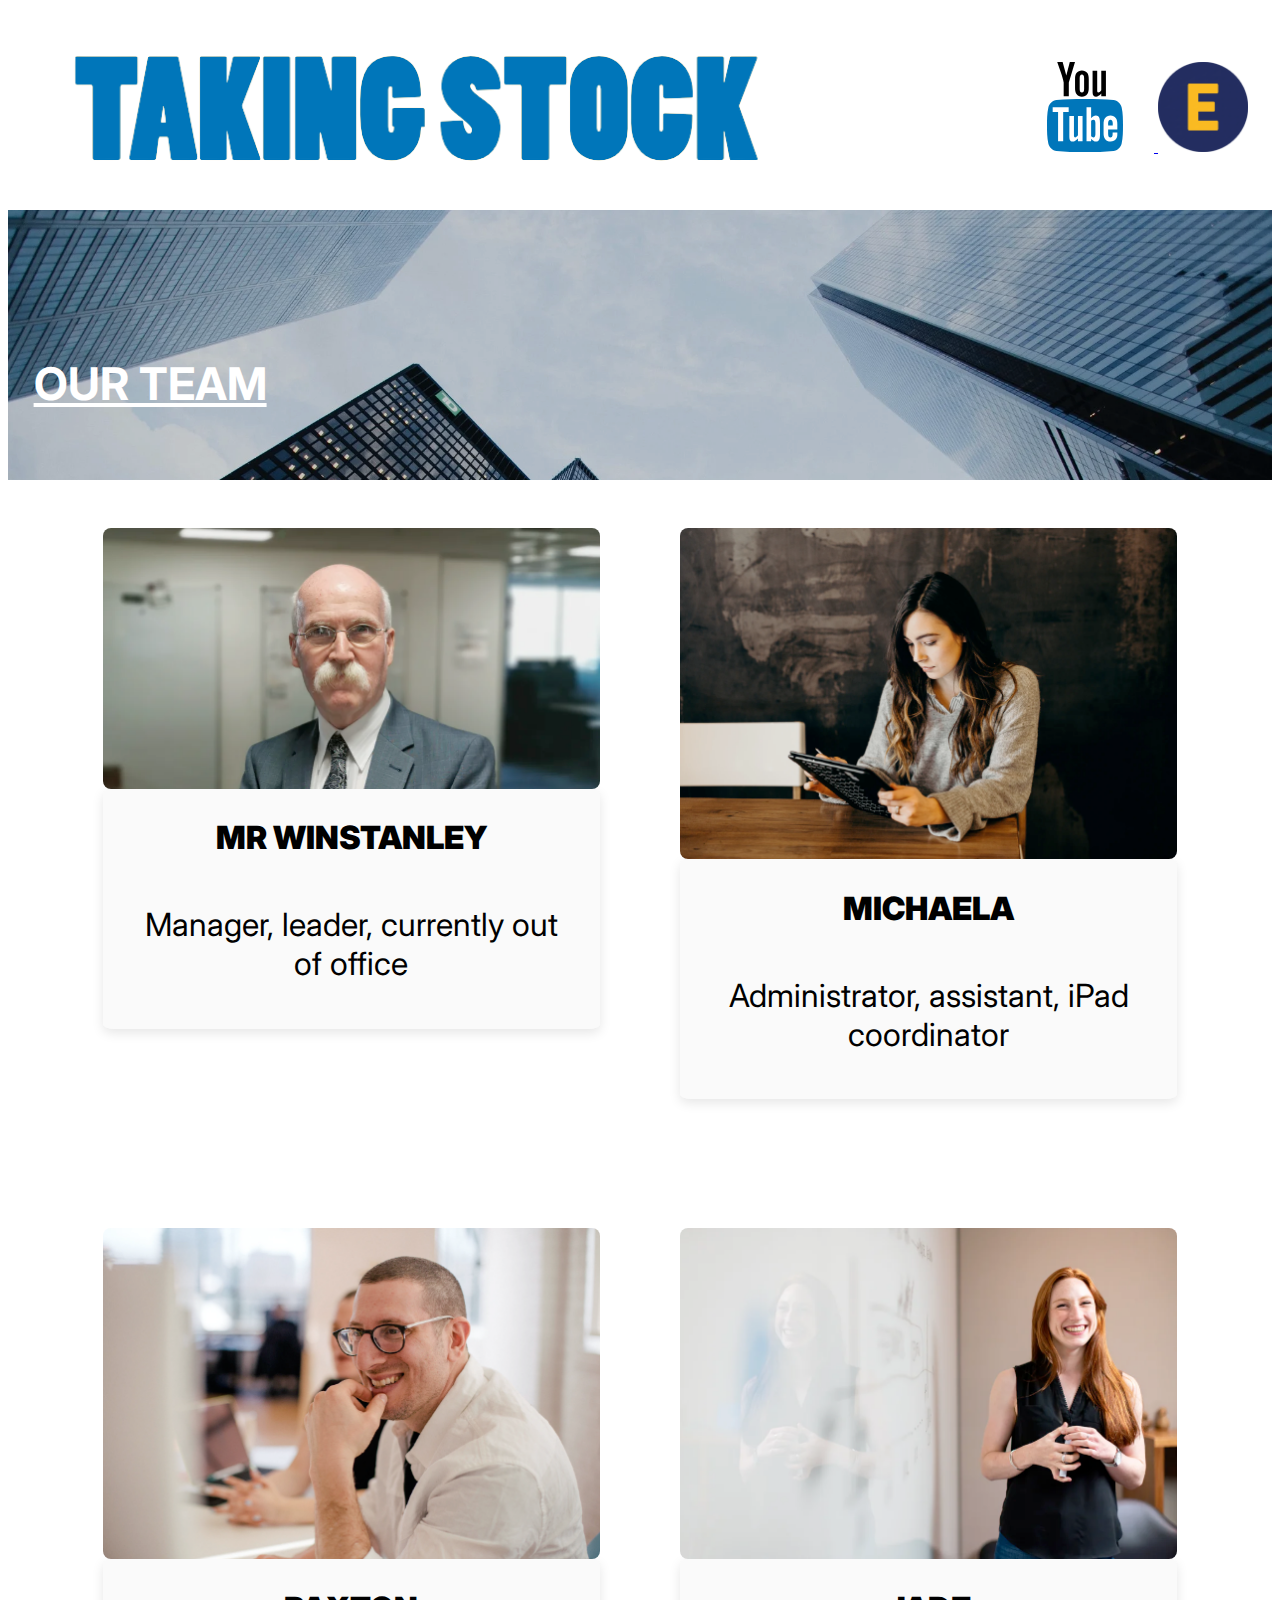
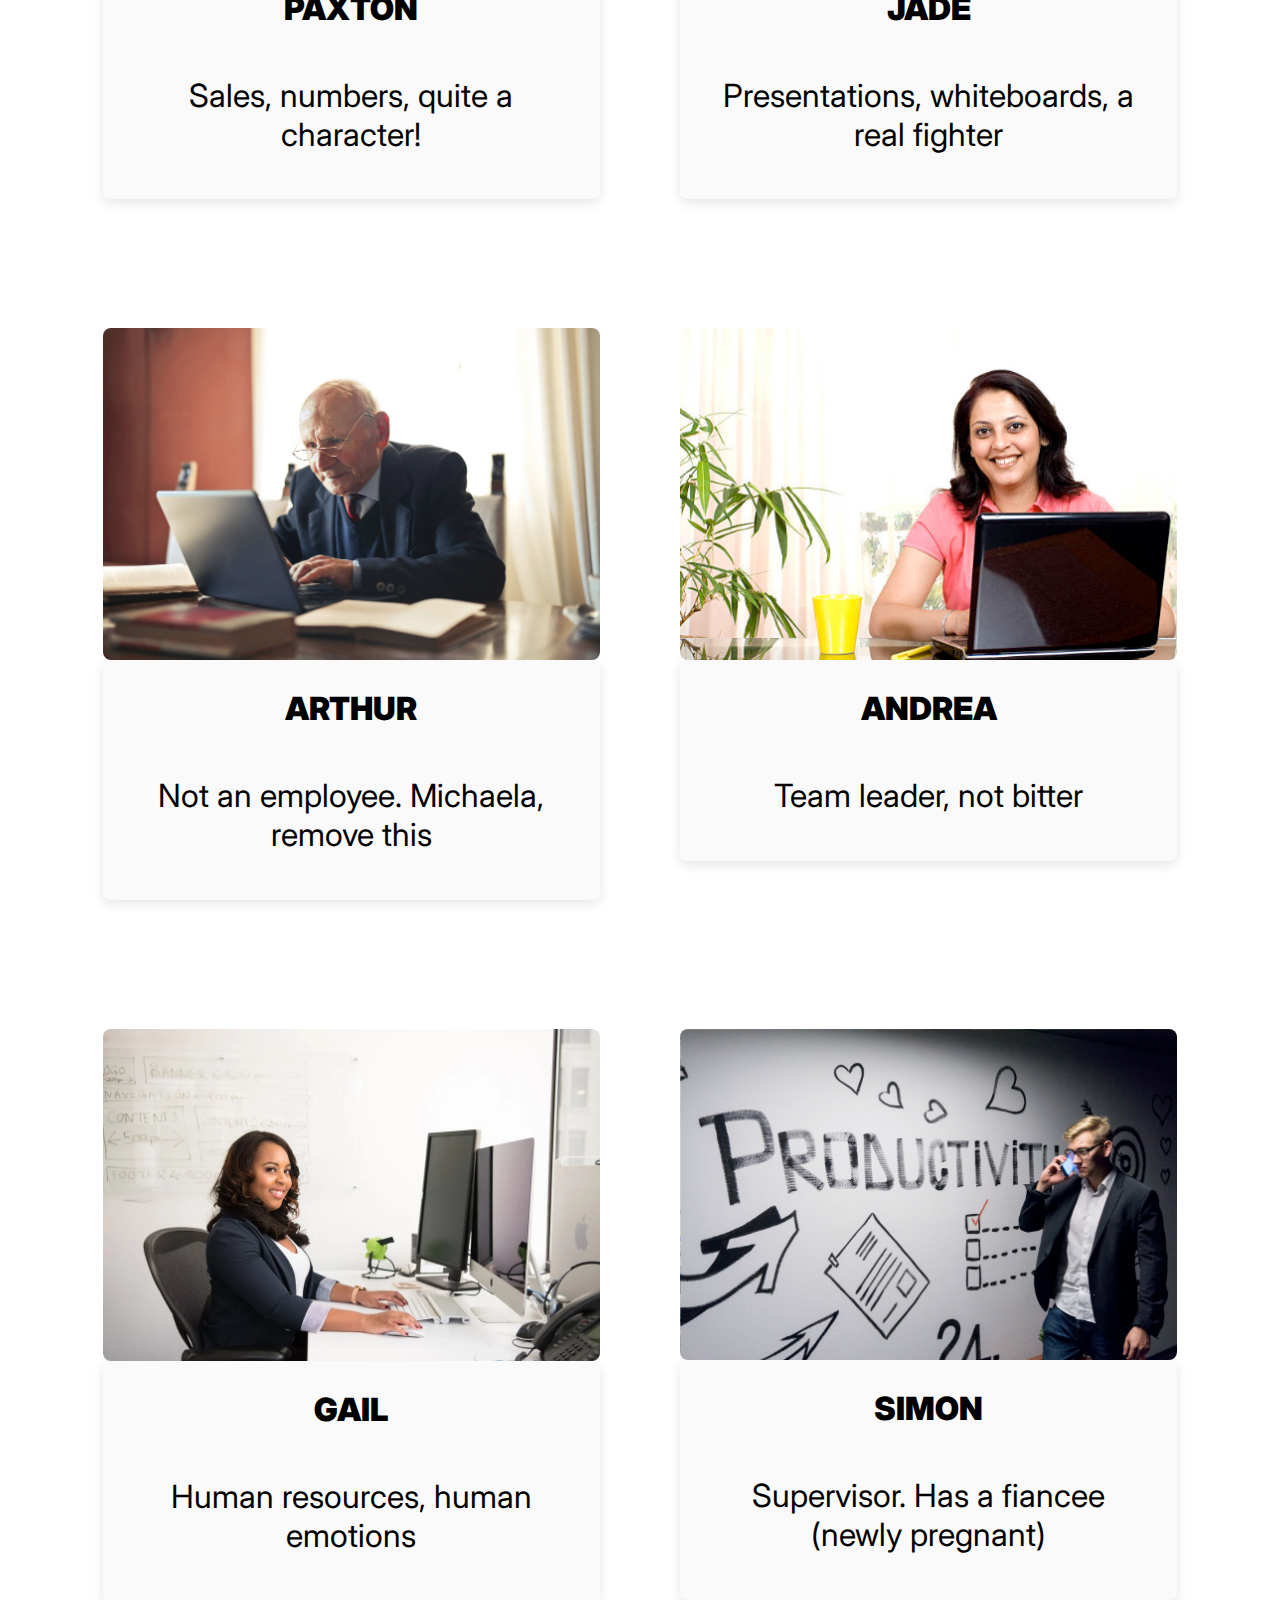
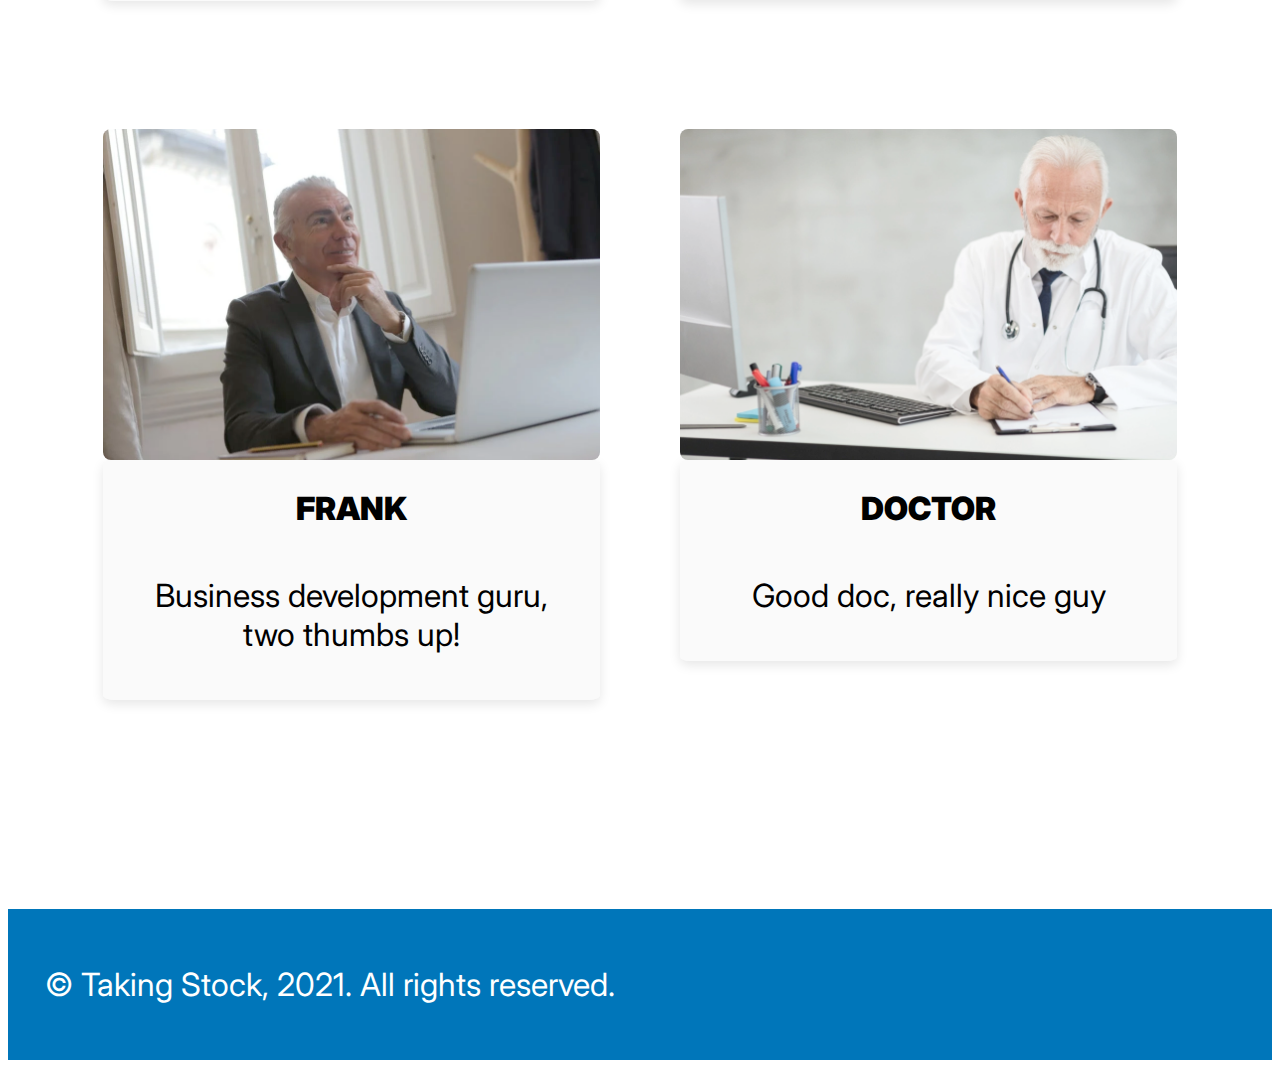
==== commit b76c4696: "adding aria labels to img links and alt text to logos" ====
--- a/takingstock.html
+++ b/takingstock.html
@@ -37,11 +37,11 @@
         href="https://www.youtube.com/playlist?list=PL1a4hwPuRe1Cz_fe6RdT8VwDVOaahxi-F"
         aria-label="YouTube"
         >
-        <img src="./images/youtube.svg" />
+        <img atl="YouTube logo" src="./images/youtube.svg" />
         <a
           href="https://www.encouragingproductions.com/"
           aria-label="encouragingproductions.com"
-          ><img src="./images/logo.png"
+          ><img alt ="Encouraging Productions logo" src="./images/logo.png"
         /></a>
       </div>
     </header>
@@ -53,7 +53,8 @@
       <div class="img_gallery">
       <div class="image-wrapper">
         <div class="img_tile">
-          <a href="https://www.youtube.com/watch?v=Dy2SyTMfmQM">
+          <a href="https://www.youtube.com/watch?v=Dy2SyTMfmQM"
+          aria-label="Link to YouTube video - Taking Stock #2 - Thank You, Michael">
           <div class="img_overlay"></div>
           <img class="resize"
             src="./images/image5.png"
@@ -68,7 +69,8 @@
         </div>
         <div class="image-wrapper">
         <div class="img_tile">
-          <a href="https://www.youtube.com/watch?v=UoRWgyTJ9kU">
+          <a href="https://www.youtube.com/watch?v=UoRWgyTJ9kU"
+          aria-label="Link to YouTube video - Taking Stock #5 - Standard Tasks">
           <div class="img_overlay"></div>
           <img
             src="./images/image2.png"
@@ -83,6 +85,7 @@
         </div>
         <div class="image-wrapper">
         <div class="img_tile">
+          
           <div class="img_overlay"></div>
           <img
             src="./images/image12.png"
@@ -96,7 +99,8 @@
         </div>
         <div class="image-wrapper">
         <div class="img_tile">
-          <a href="https://www.youtube.com/watch?v=f44YFPjaoVc">
+          <a href="https://www.youtube.com/watch?v=f44YFPjaoVc"
+            aria-label="Link to YouTube video - Taking Stock #4 - Follow Your Dreams">
           <div class="img_overlay"></div>
           <img
             src="./images/image7.png"
@@ -111,7 +115,8 @@
       </div>
       <div class="image-wrapper">
         <div class="img_tile">
-          <a href="https://www.youtube.com/watch?v=Sv9AM3f8eh4">
+          <a href="https://www.youtube.com/watch?v=Sv9AM3f8eh4"
+            aria-label="Link to YouTube video - Taking Stock #8 - Gap In Your Employment History">
           <div class="img_overlay"></div>
           <img
             src="./images/image10.png"
@@ -126,7 +131,8 @@
       </div>
         <div class="image-wrapper">
           <div class="img_tile">
-            <a href="https://www.youtube.com/watch?v=IFDe581_Rhk">
+            <a href="https://www.youtube.com/watch?v=IFDe581_Rhk"
+              aria-label="Link to YouTube video - Taking Stock #1 - Stealing is Stealing">
              <div class="img_overlay"></div>
             <img
               src="./images/image8.png"
@@ -141,7 +147,8 @@
           </div>
           <div class="image-wrapper">
             <div class="img_tile">
-              <a href="https://www.youtube.com/watch?v=SL0WNQmeYRU">
+              <a href="https://www.youtube.com/watch?v=SL0WNQmeYRU"
+                aria-label="Link to YouTube video - Taking Stock #7 - Just a Quick, Polite, Reminder">
                <div class="img_overlay"></div>
               <img
                 src="./images/image1.png"
@@ -156,7 +163,8 @@
             </div>
         <div class="image-wrapper">
         <div class="img_tile">
-          <a href="https://www.youtube.com/watch?v=gJFBggovrgQ">
+          <a href="https://www.youtube.com/watch?v=gJFBggovrgQ"
+          aria-label="Link to YouTube video - Taking Stock #9 - Productivity">
            <div class="img_overlay"></div>
           <img
             src="./images/image6.png"
@@ -171,7 +179,9 @@
         </div>
         <div class="image-wrapper">
         <div class="img_tile">
-          <a href="https://www.youtube.com/watch?v=G9iFm9pAHYk">
+          <a href="https://www.youtube.com/watch?v=G9iFm9pAHYk"
+            aria-label="Link to YouTube video - Taking Stock #6 - It's My Job To Win New Clients
+            ">
           <div class="img_overlay"></div>
           <img
             src="./images/image11.png"
@@ -186,7 +196,9 @@
         </div>
         <div class="image-wrapper">
         <div class="img_tile">
-          <a href="https://www.youtube.com/watch?v=NX61XLNJTvQ">
+          <a href="https://www.youtube.com/watch?v=NX61XLNJTvQ"
+            aria-label="Link to YouTube video - Taking Stock #3 - I Tell My Wife I'm a Doctor
+            ">
           <div class="img_overlay"></div>
           <img
             src="./images/image4.png"
--- a/styles/taking_stock.css
+++ b/styles/taking_stock.css
@@ -7,21 +7,19 @@
 }
 
 .taking_stock_header {
-  color: #0076ba;
-  font-family: 'PoplarStd-Black', 'Inter', sans-serif;
   display: flex;
   justify-content: space-between;
   align-items: center;
 }
 
 .taking_stock_header img {
-  height: 15vh;
-  margin-left: -2rem;
+  max-width: 100%;
+  margin-left: -1rem;
 }
 
 .icon img {
-  height: 8vh;
-  margin-right: 0.5vw;
+  height: 10vh;
+  margin-right: 1.5rem;
   margin-left: auto;
   cursor: pointer;
 }
@@ -121,6 +119,9 @@
 }
 
 @media only screen and (max-width: 600px) {
+  .icon img {
+    height: 4vh;
+  }
   .img_gallery {
     display: flex;
     flex-direction: column;
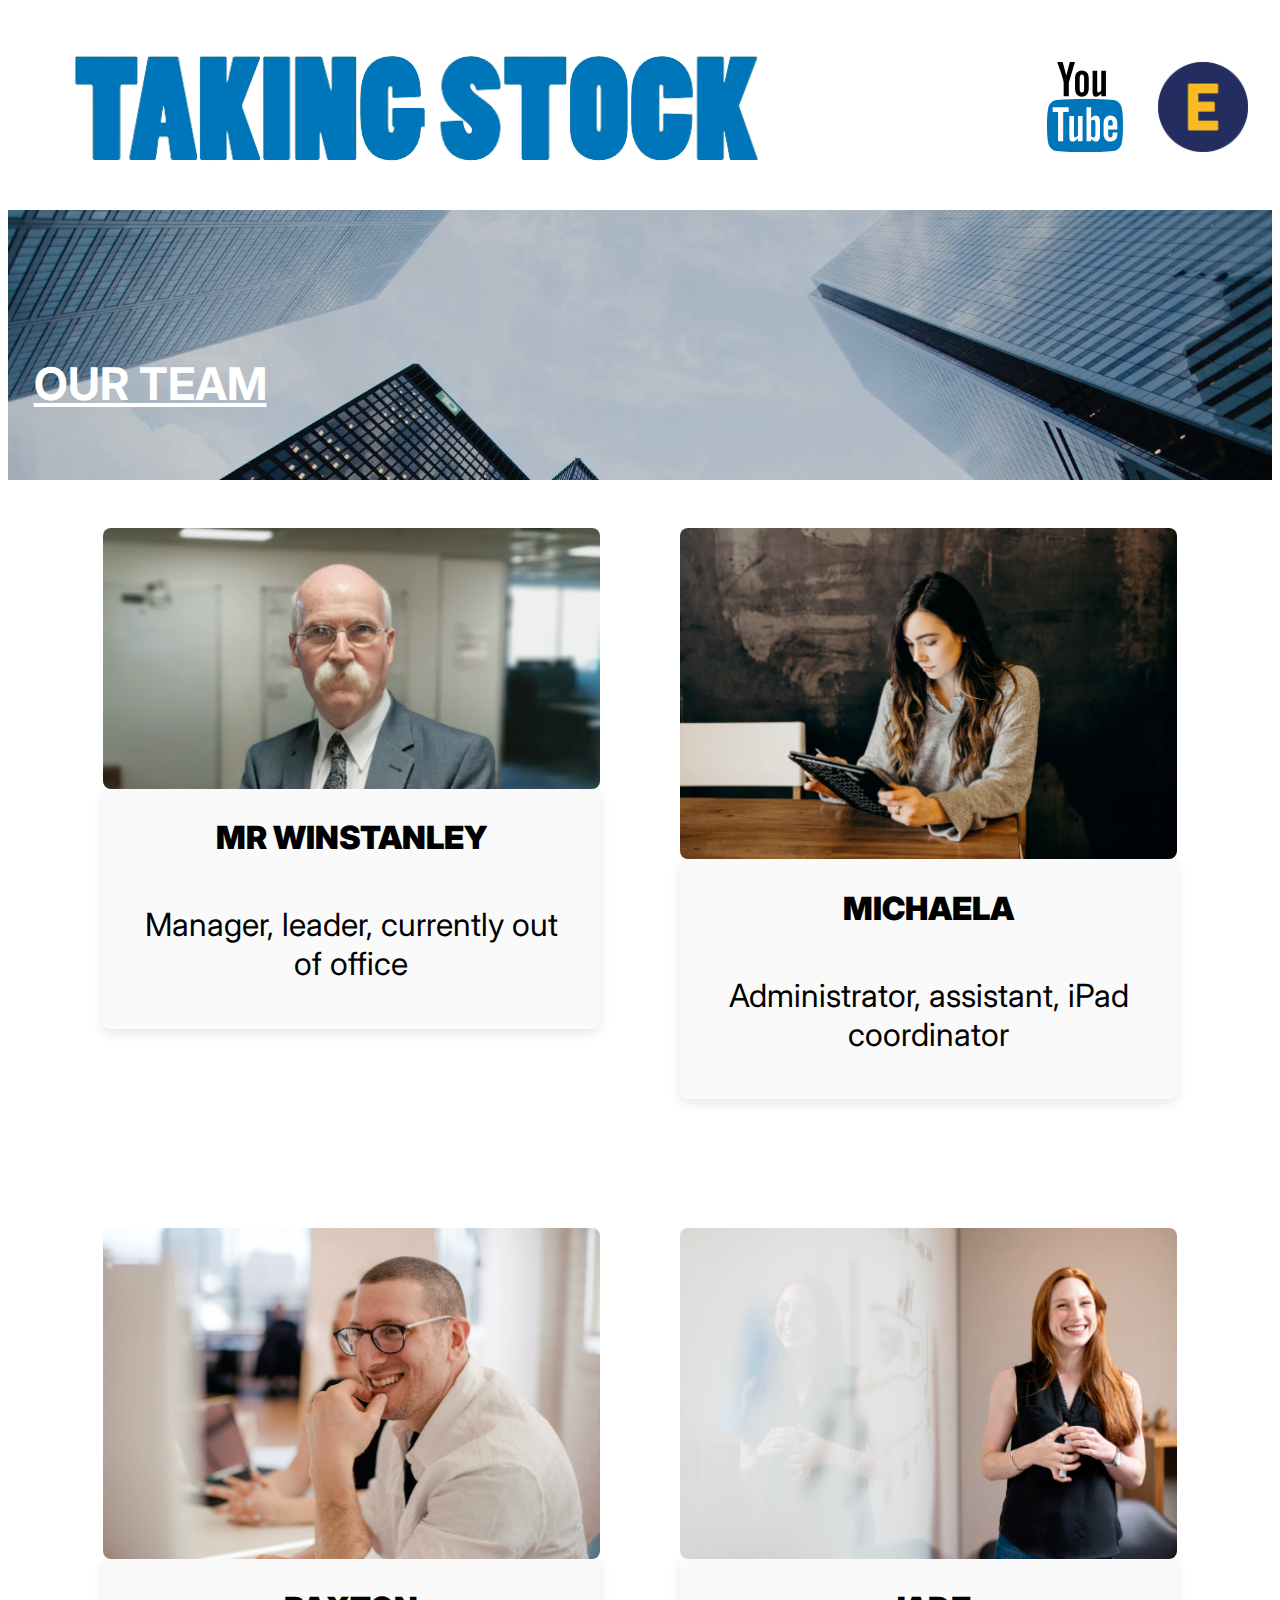
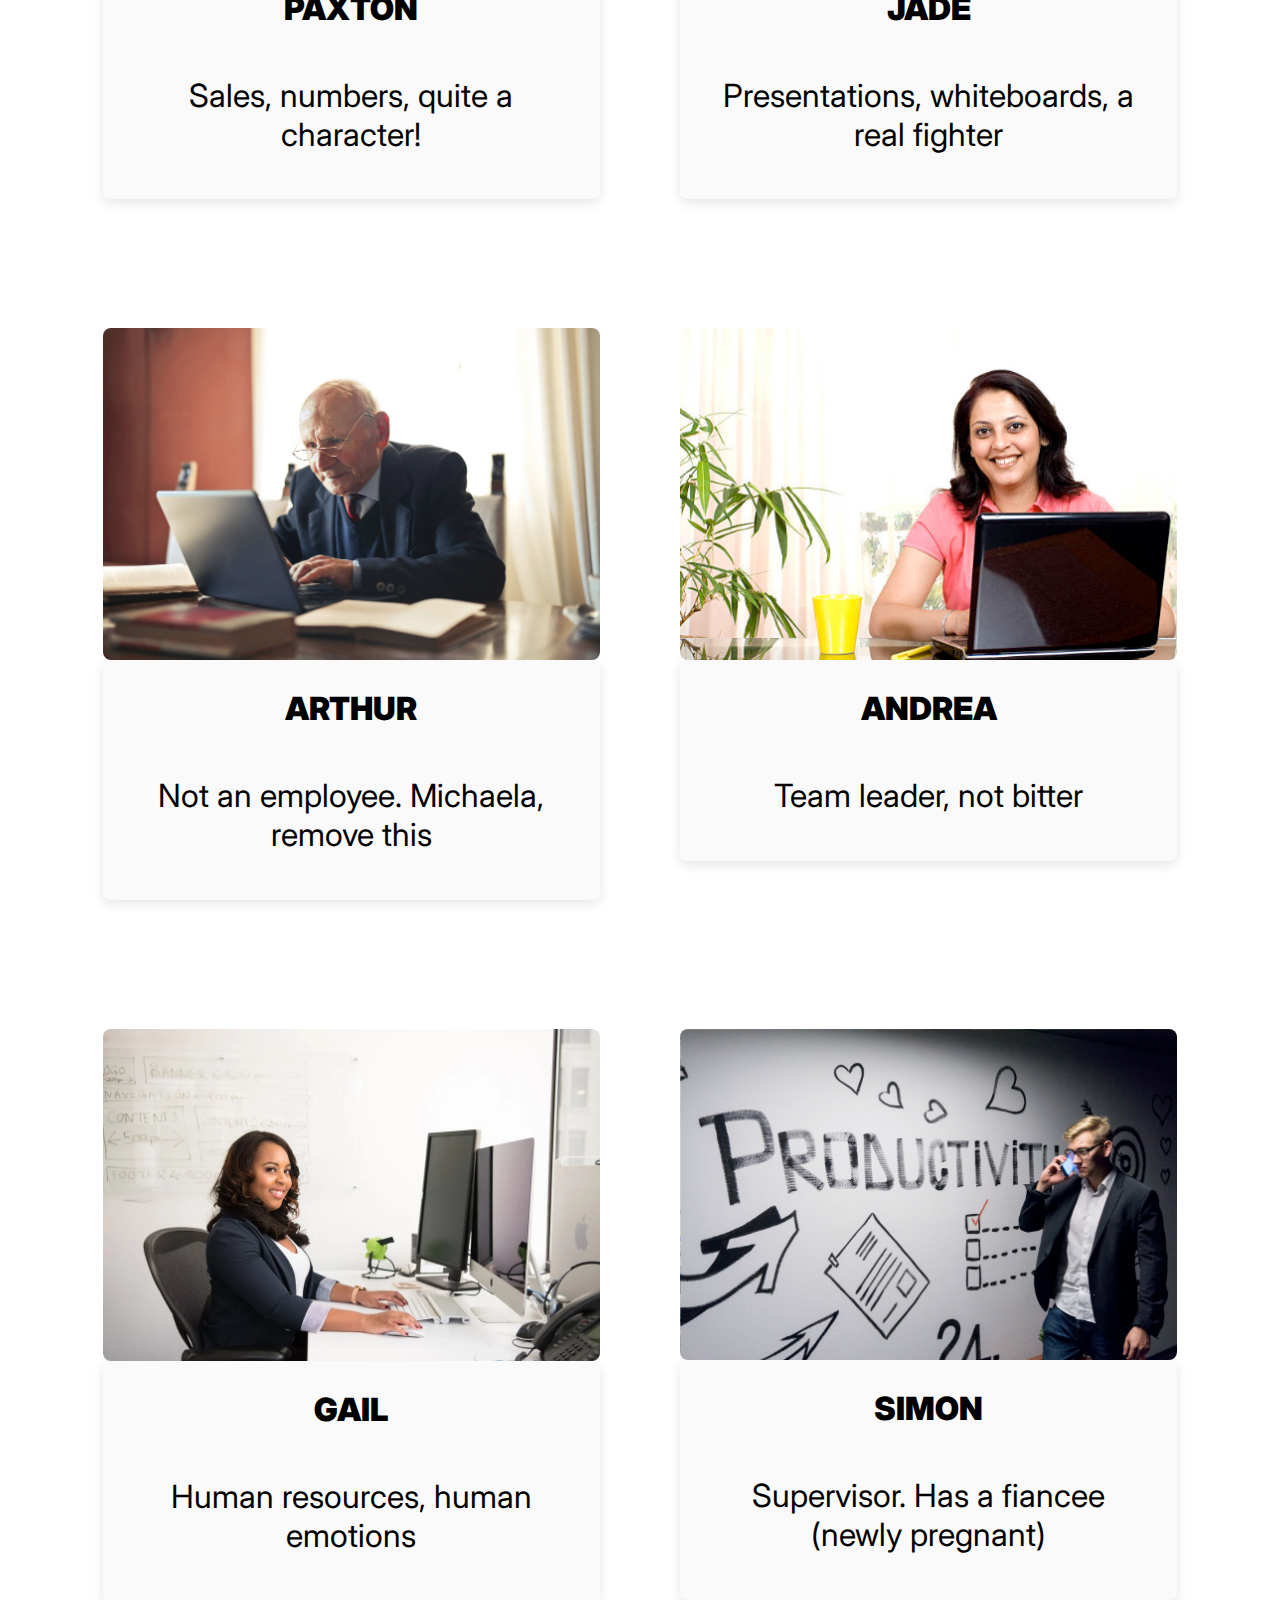
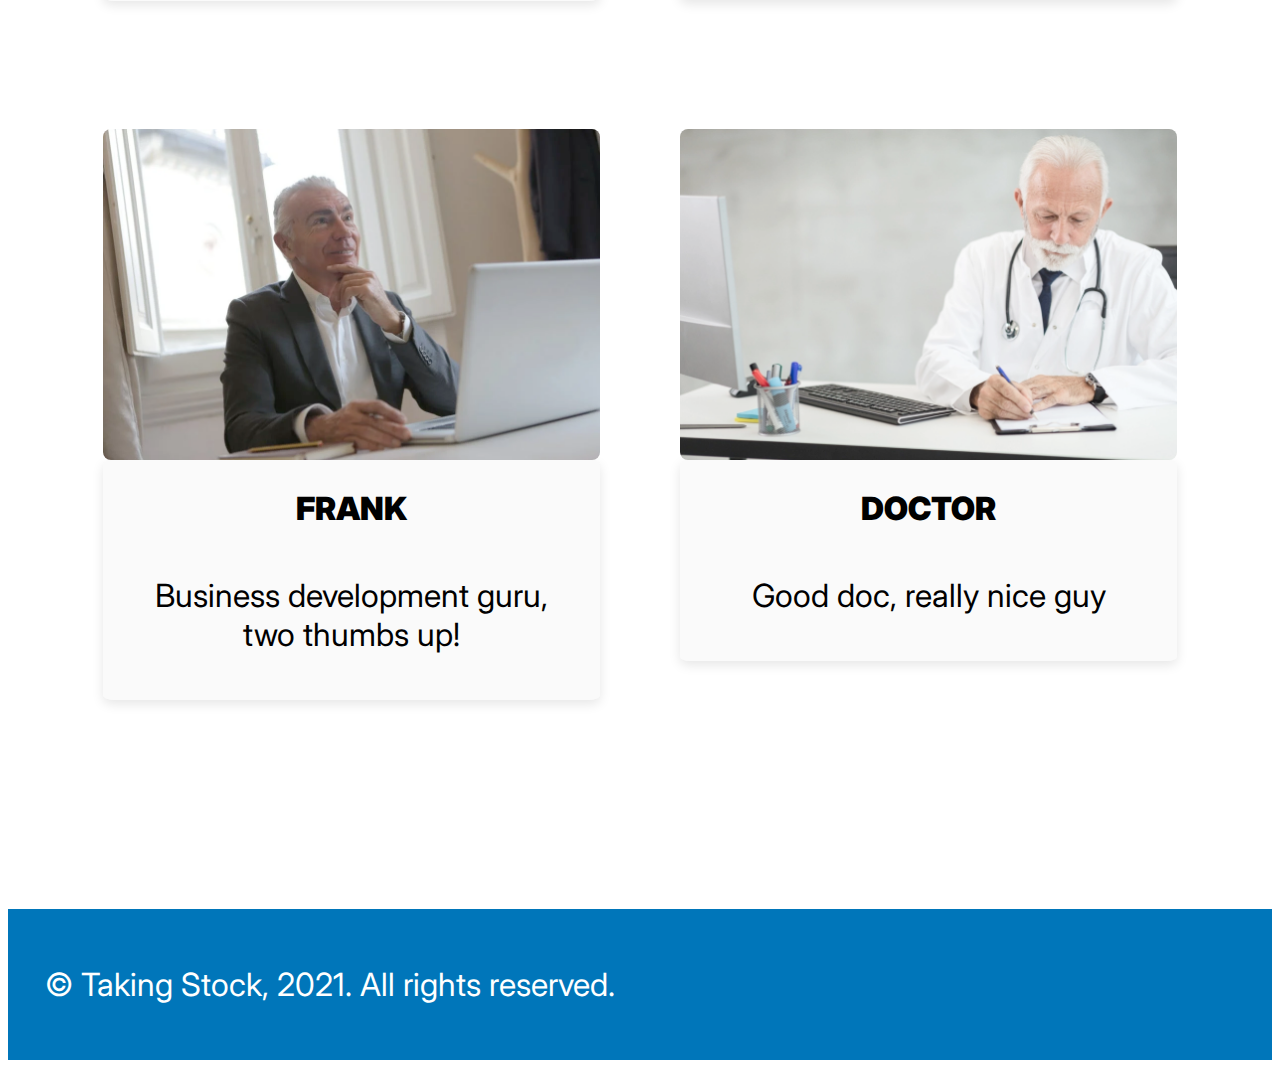
==== commit a3fc6d4d: "fixing formatting issue on youtube logo" ====
--- a/takingstock.html
+++ b/takingstock.html
@@ -35,9 +35,9 @@
       <div class="icon">
         <a
         href="https://www.youtube.com/playlist?list=PL1a4hwPuRe1Cz_fe6RdT8VwDVOaahxi-F"
-        aria-label="YouTube"
-        >
-        <img atl="YouTube logo" src="./images/youtube.svg" />
+        aria-label="Taking Stock YouTube playlist"
+        ><img alt ="YouTube logo" src="./images/youtube.svg"
+      /></a>
         <a
           href="https://www.encouragingproductions.com/"
           aria-label="encouragingproductions.com"
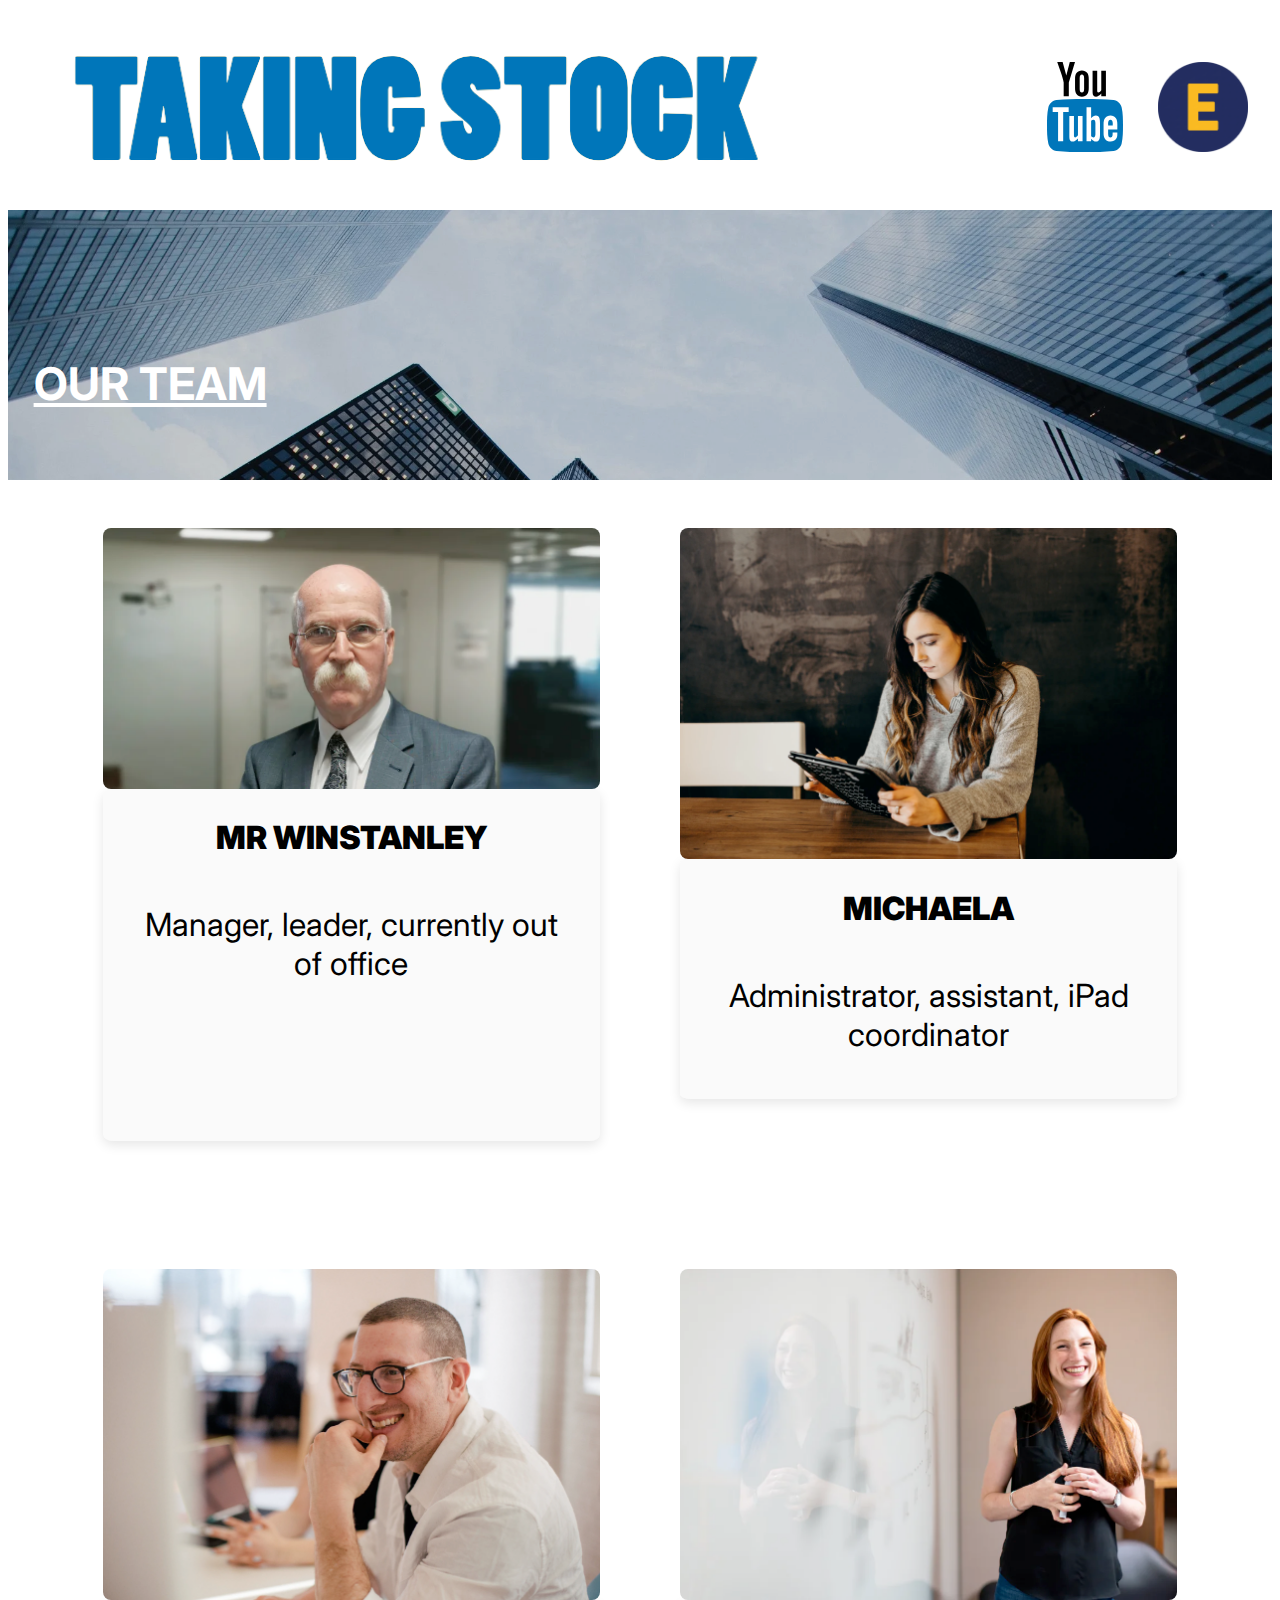
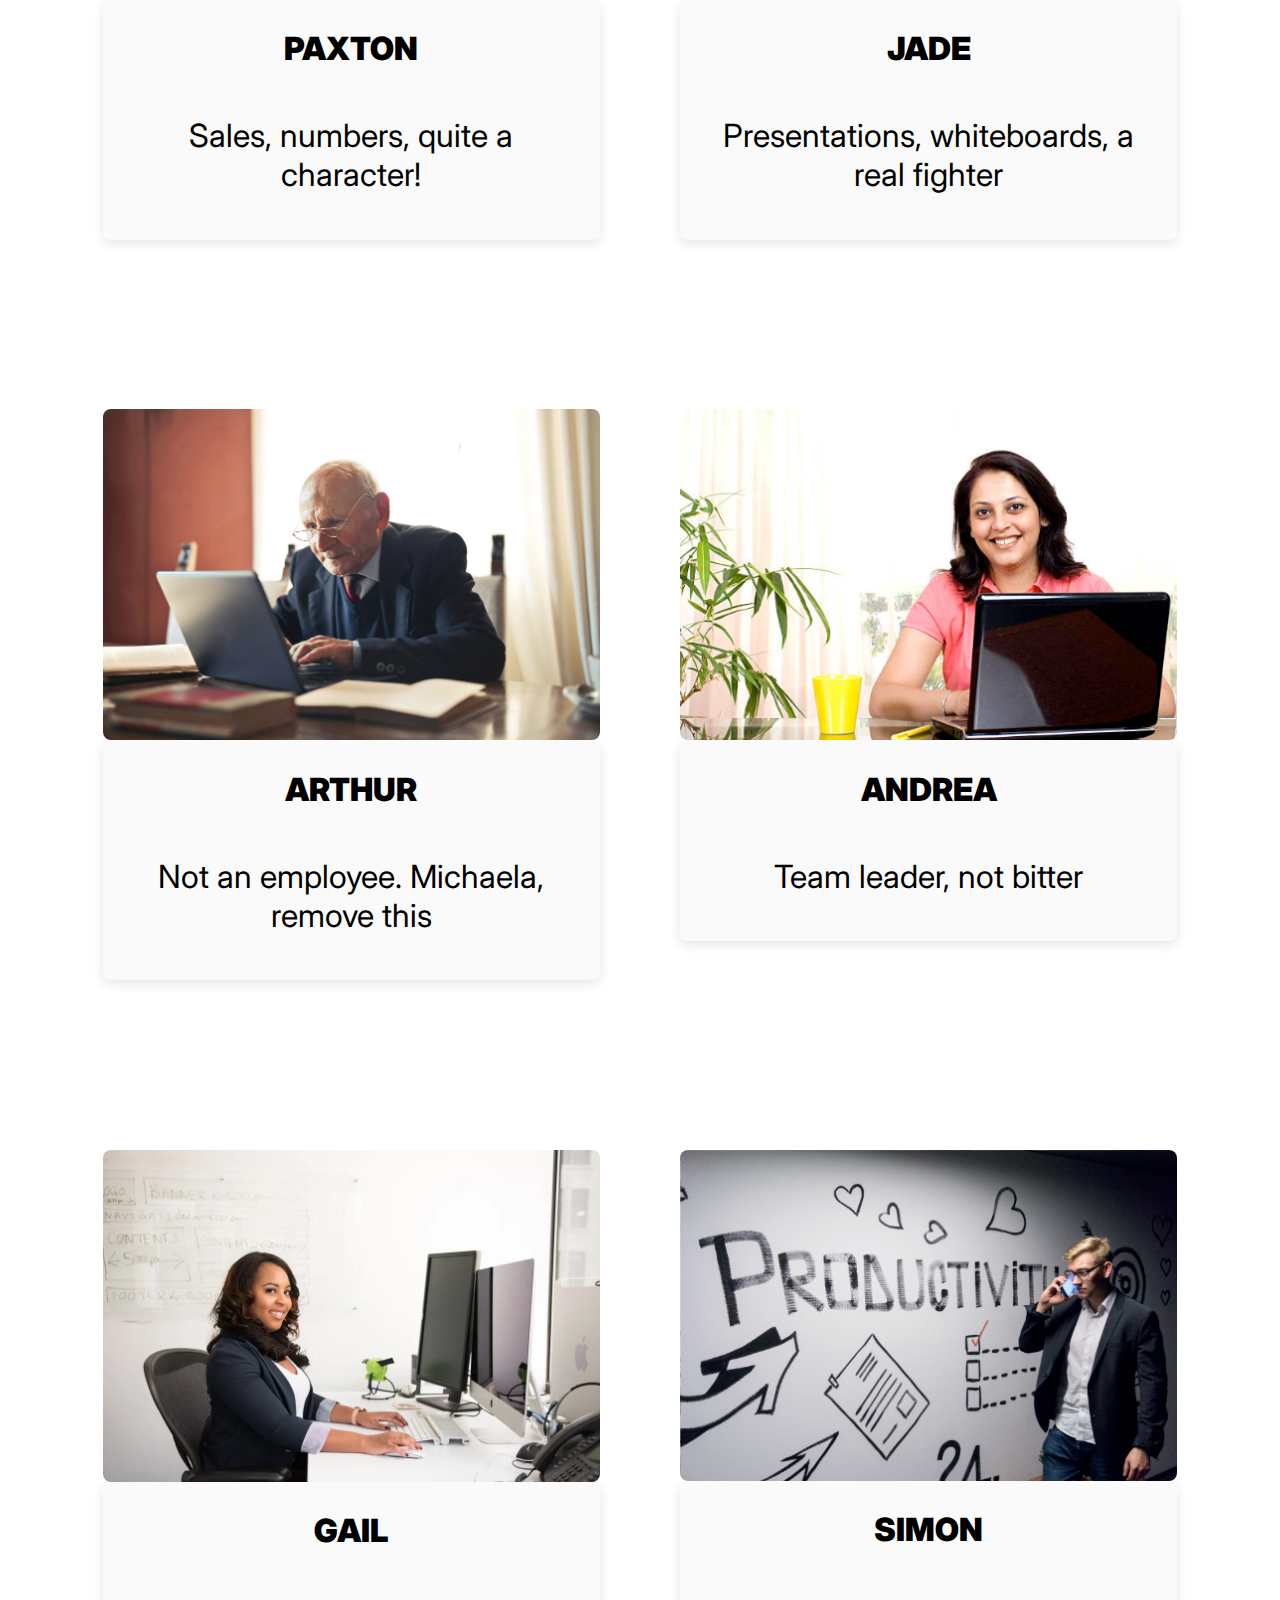
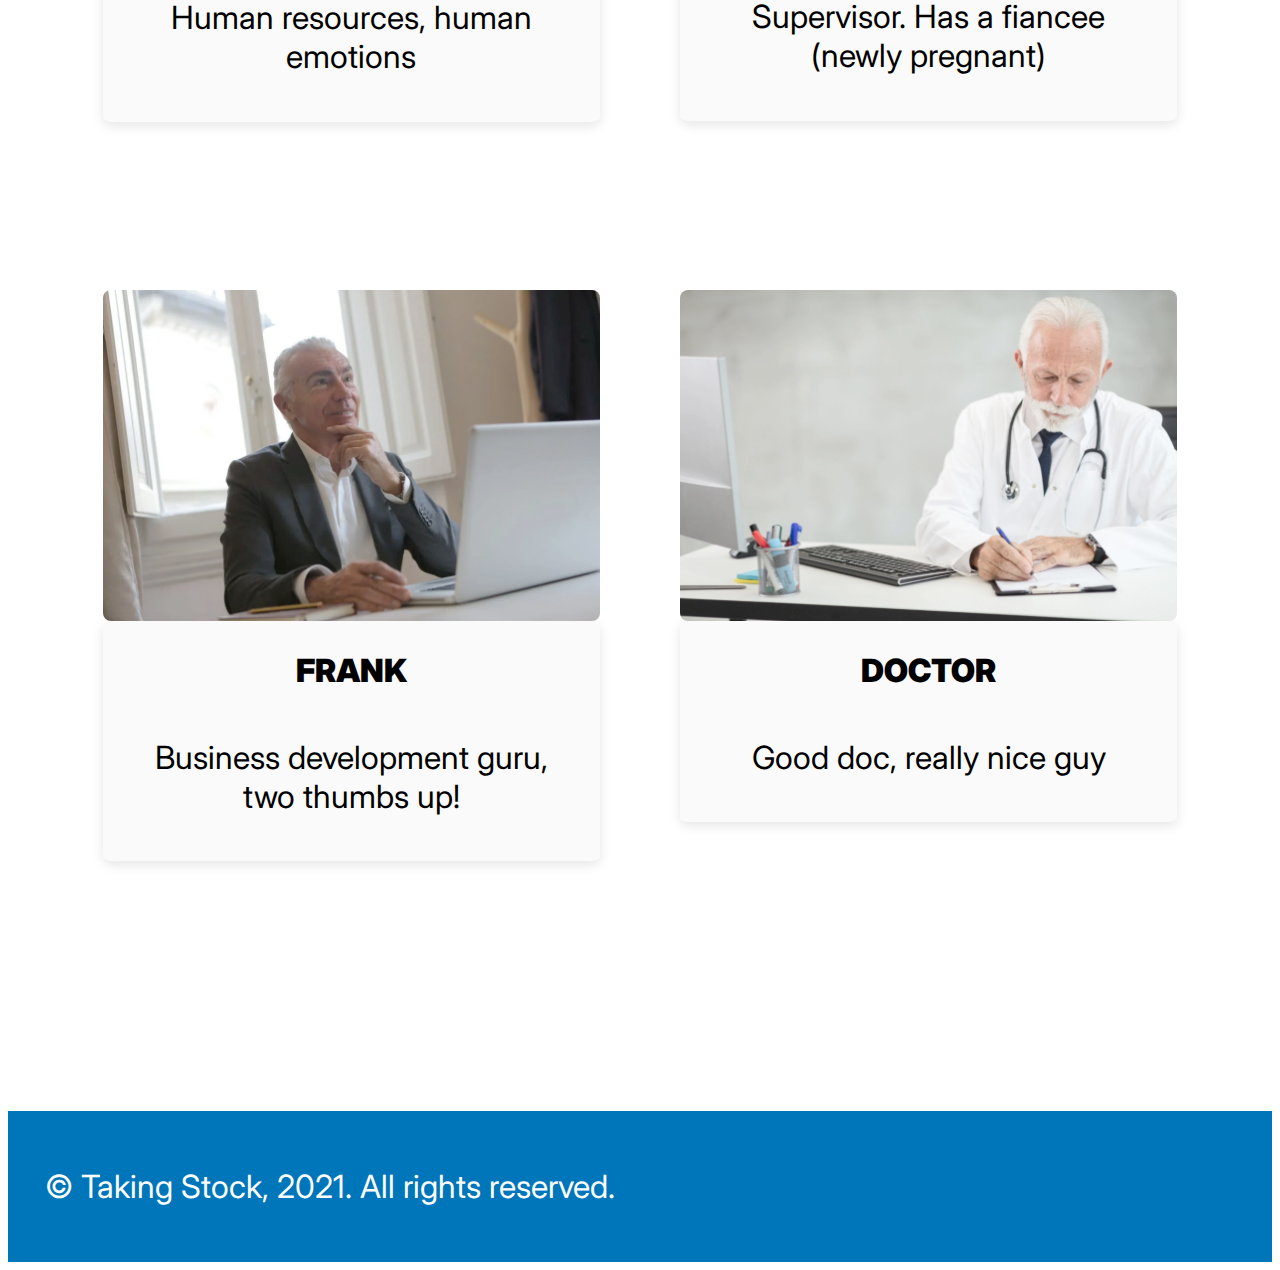
==== commit 0c6af233: "removing unused image files and adding extra bottom margin to first image caption" ====
--- a/takingstock.html
+++ b/takingstock.html
@@ -63,7 +63,7 @@
           </a>
           <div class="caption">
             <p class="bold">MR WINSTANLEY</p>
-            <p>Manager, leader, currently out of office</p>
+            <p id="extra-margin">Manager, leader, currently out of office</p>
           </div>
         </div>
         </div>
--- a/styles/taking_stock.css
+++ b/styles/taking_stock.css
@@ -150,4 +150,7 @@
     grid-column-gap: 5rem;
     margin-bottom: 10rem;
   }
+  #extra-margin {
+    margin-bottom: 7rem;
+  }
 }
